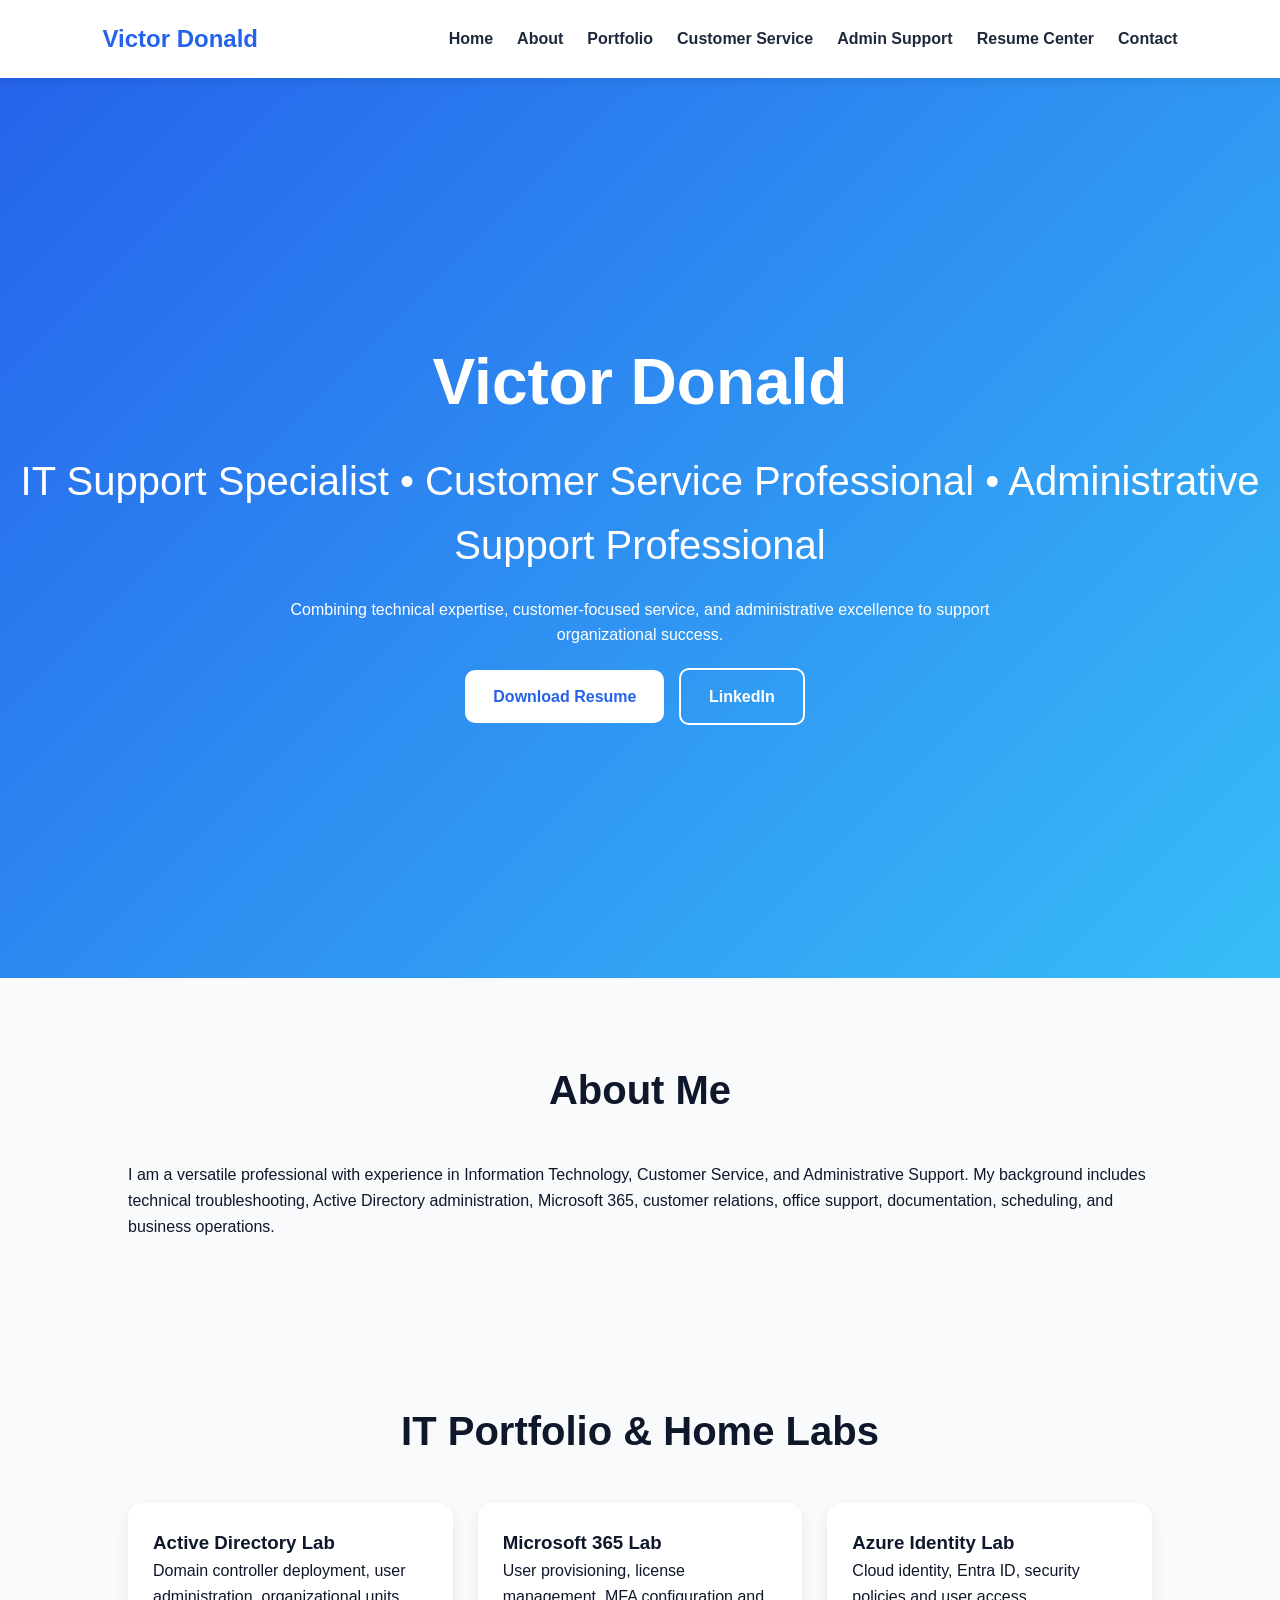
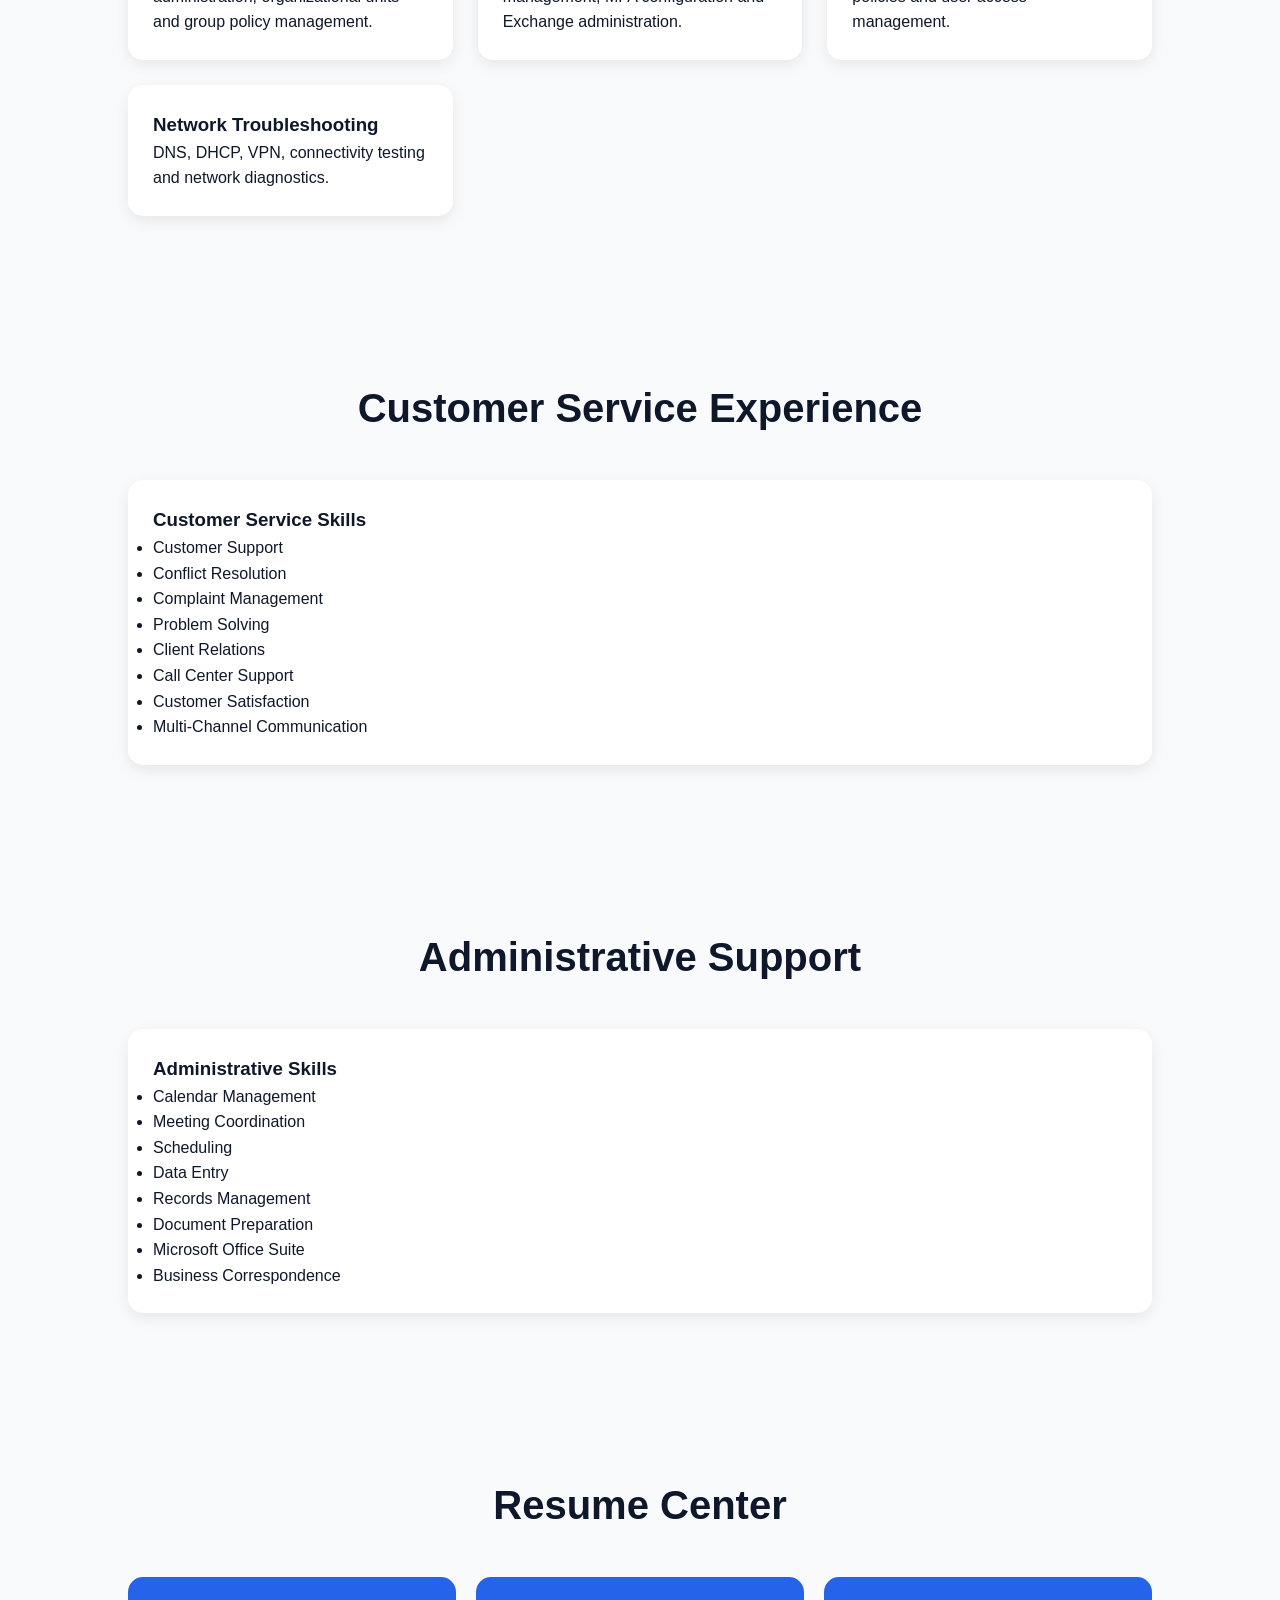
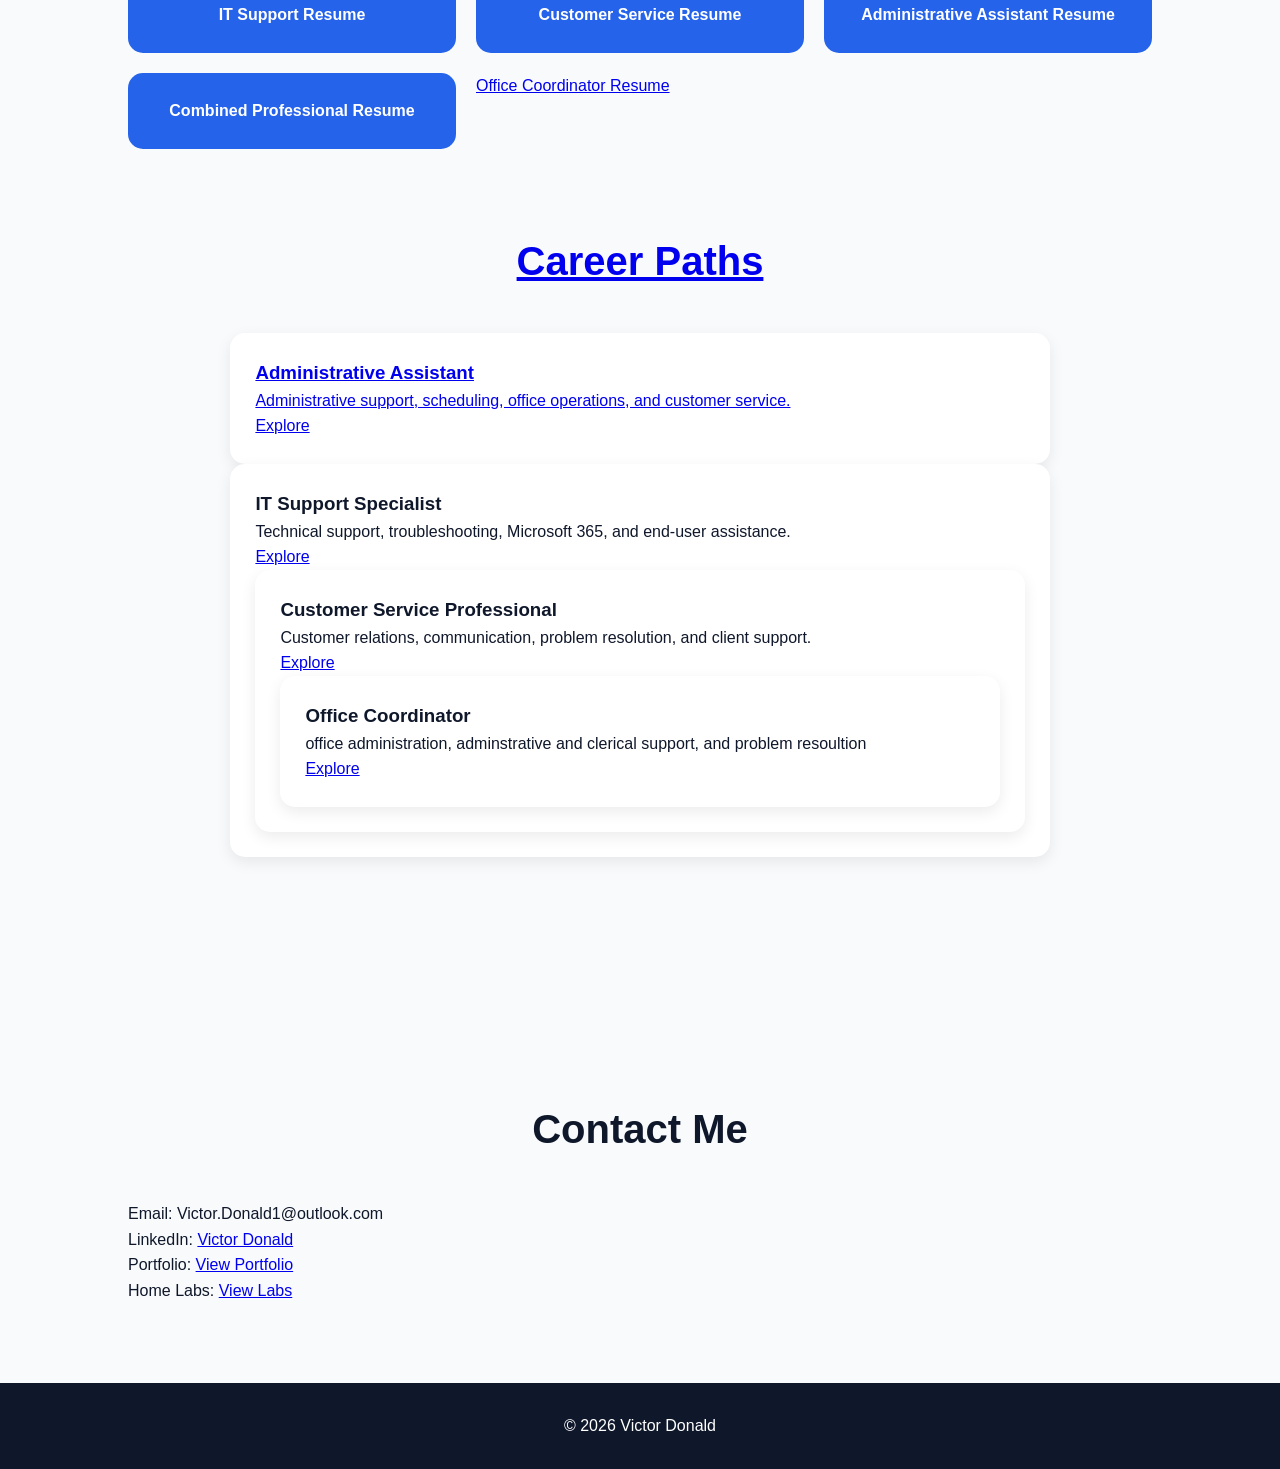
==== index.html @ cb151547 "Update index.html" ====
<!DOCTYPE html>
<html lang="en">
<head>
<meta charset="UTF-8">
<meta name="viewport" content="width=device-width, initial-scale=1.0">
<title>Victor Donald | Professional Portfolio</title>
<link rel="stylesheet" href="style.css">
</head>

<body>

<header>
<nav>
<div class="logo">Victor Donald</div>

<ul>
<li><a href="#home">Home</a></li>
<li><a href="#about">About</a></li>
<li><a href="#portfolio">Portfolio</a></li>
<li><a href="#customer">Customer Service</a></li>
<li><a href="#admin">Admin Support</a></li>
<li><a href="#resume">Resume Center</a></li>
<li><a href="#contact">Contact</a></li

</ul>
</nav>
</header>

<section id="home" class="hero">

<div class="hero-content">

<h1>Victor Donald</h1>

<h2>
IT Support Specialist • Customer Service Professional • Administrative Support Professional
</h2>

<p>
Combining technical expertise, customer-focused service,
and administrative excellence to support organizational success.
</p>

<div class="hero-buttons">

<a href="#resume" class="btn">Download Resume</a>

<a href="https://www.linkedin.com/in/victor-donald-401040420/" target="_blank" class="btn-outline">
LinkedIn
</a>

</div>

</div>

</section>


<section id="about">

<h2>About Me</h2>

<p>
I am a versatile professional with experience in Information
Technology, Customer Service, and Administrative Support.
My background includes technical troubleshooting,
Active Directory administration, Microsoft 365,
customer relations, office support, documentation,
scheduling, and business operations.
</p>

</section>


<section id="portfolio">

<h2>IT Portfolio & Home Labs</h2>

<div class="card-grid">

<div class="card">
<h3>Active Directory Lab</h3>
<p>Domain controller deployment, user administration, organizational units and group policy management.</p>
</div>

<div class="card">
<h3>Microsoft 365 Lab</h3>
<p>User provisioning, license management, MFA configuration and Exchange administration.</p>
</div>

<div class="card">
<h3>Azure Identity Lab</h3>
<p>Cloud identity, Entra ID, security policies and user access management.</p>
</div>

<div class="card">
<h3>Network Troubleshooting</h3>
<p>DNS, DHCP, VPN, connectivity testing and network diagnostics.</p>
</div>

</div>

</section>


<section id="customer">

<h2>Customer Service Experience</h2>

<div class="card">

<h3>Customer Service Skills</h3>

<ul>
<li>Customer Support</li>
<li>Conflict Resolution</li>
<li>Complaint Management</li>
<li>Problem Solving</li>
<li>Client Relations</li>
<li>Call Center Support</li>
<li>Customer Satisfaction</li>
<li>Multi-Channel Communication</li>
</ul>

</div>

</section>


<section id="admin">

<h2>Administrative Support</h2>

<div class="card">

<h3>Administrative Skills</h3>

<ul>
<li>Calendar Management</li>
<li>Meeting Coordination</li>
<li>Scheduling</li>
<li>Data Entry</li>
<li>Records Management</li>
<li>Document Preparation</li>
<li>Microsoft Office Suite</li>
<li>Business Correspondence</li>
</ul>

</div>

</section>


<section id="resume">

<h2>Resume Center</h2>

<div class="resume-grid">

<a href="IT-Support-Resume.pdf" class="resume-card" download>
IT Support Resume
</a>

<a href="Customer-Service-Resume.pdf" class="resume-card" download>
Customer Service Resume
</a>

<a href="Administrative-Assistant-Resume.pdf" class="resume-card" download>
Administrative Assistant Resume
</a>

<a href="Professional-Resume.pdf" class="resume-card" download>
Combined Professional Resume
</a>
<a href="Office-Cooordinator-Resume.html class="resume-btn"download>
  Office Coordinator Resume
</div>
<section class="career-paths">

<h2>Career Paths</h2>

<div class="card">
<h3>Administrative Assistant</h3>
<p>Administrative support, scheduling, office operations, and customer service.</p>
<a href="Administrative-Assistant-Resume.html">Explore</a>
</div>

<div class="card">
<h3>IT Support Specialist</h3>
<p>Technical support, troubleshooting, Microsoft 365, and end-user assistance.</p>
<a href="IT-Support-Resume.html">Explore</a
</div>

<div class="card">
<h3>Customer Service Professional</h3>
<p>Customer relations, communication, problem resolution, and client support.</p>
<a href="Customer-Service-Resume.html">Explore</a
</div>
<div class="card">
<h3>Office Coordinator</h3>
  <p>office administration, adminstrative and clerical support, and problem resoultion </p>
  <a href="Office-Coordinator-Resume.html">Explore</a>
</div>
</section>
</section>


<section id="contact">

<h2>Contact Me</h2>

<p>Email: Victor.Donald1@outlook.com</p>

<p>
LinkedIn:
<a href="https://www.linkedin.com/in/victor-donald-401040420/">
Victor Donald
</a>
</p>

<p>
Portfolio:
<a href="https://victor-donald.github.io/IT-Portfolio/">
View Portfolio
</a>
</p>

<p>
Home Labs:
<a href="https://victor-donald.github.io/IT-Home-Labs/">
View Labs
</a>
</p>

</section>

<footer>

<p>© 2026 Victor Donald</p>

</footer>

</body>
</html>
---- style.css ----
*{
margin:0;
padding:0;
box-sizing:border-box;
font-family:'Segoe UI',sans-serif;
}

body{
background:#f8fafc;
color:#0f172a;
line-height:1.6;
}

nav{
display:flex;
justify-content:space-between;
align-items:center;
padding:20px 8%;
background:white;
position:sticky;
top:0;
z-index:1000;
box-shadow:0 3px 10px rgba(0,0,0,.08);
}

.logo{
font-size:24px;
font-weight:700;
color:#2563eb;
}

nav ul{
display:flex;
list-style:none;
gap:24px;
}

nav a{
text-decoration:none;
color:#1e293b;
font-weight:600;
}

.hero{
height:100vh;
display:flex;
justify-content:center;
align-items:center;
text-align:center;
background:linear-gradient(
135deg,
#2563eb,
#38bdf8
);
color:white;
padding:20px;
}

.hero h1{
font-size:4rem;
margin-bottom:15px;
}

.hero h2{
margin-bottom:20px;
font-weight:400;
}

.hero p{
max-width:800px;
margin:auto;
}

.btn,
.btn-outline{

display:inline-block;
margin-top:20px;
margin-right:10px;
padding:14px 28px;
border-radius:10px;
text-decoration:none;
font-weight:600;
}

.btn{
background:white;
color:#2563eb;
}

.btn-outline{
border:2px solid white;
color:white;
}

section{
padding:80px 10%;
}

section h2{
text-align:center;
margin-bottom:40px;
font-size:2.5rem;
}

.card-grid{
display:grid;
grid-template-columns:repeat(auto-fit,minmax(280px,1fr));
gap:25px;
}

.card{

background:white;
padding:25px;
border-radius:15px;
box-shadow:0 5px 15px rgba(0,0,0,.08);

}

.resume-grid{

display:grid;
grid-template-columns:repeat(auto-fit,minmax(250px,1fr));
gap:20px;

}

.resume-card{

background:#2563eb;
color:white;
padding:25px;
text-decoration:none;
text-align:center;
border-radius:15px;
font-weight:600;
transition:.3s;

}

.resume-card:hover{

background:#1d4ed8;
transform:translateY(-5px);

}

footer{

background:#0f172a;
color:white;
text-align:center;
padding:30px;

}

@media(max-width:768px){

nav{
flex-direction:column;
}

nav ul{
flex-wrap:wrap;
justify-content:center;
}

.hero h1{
font-size:2.5rem;
}

.hero h2{
font-size:1.2rem;
}

}
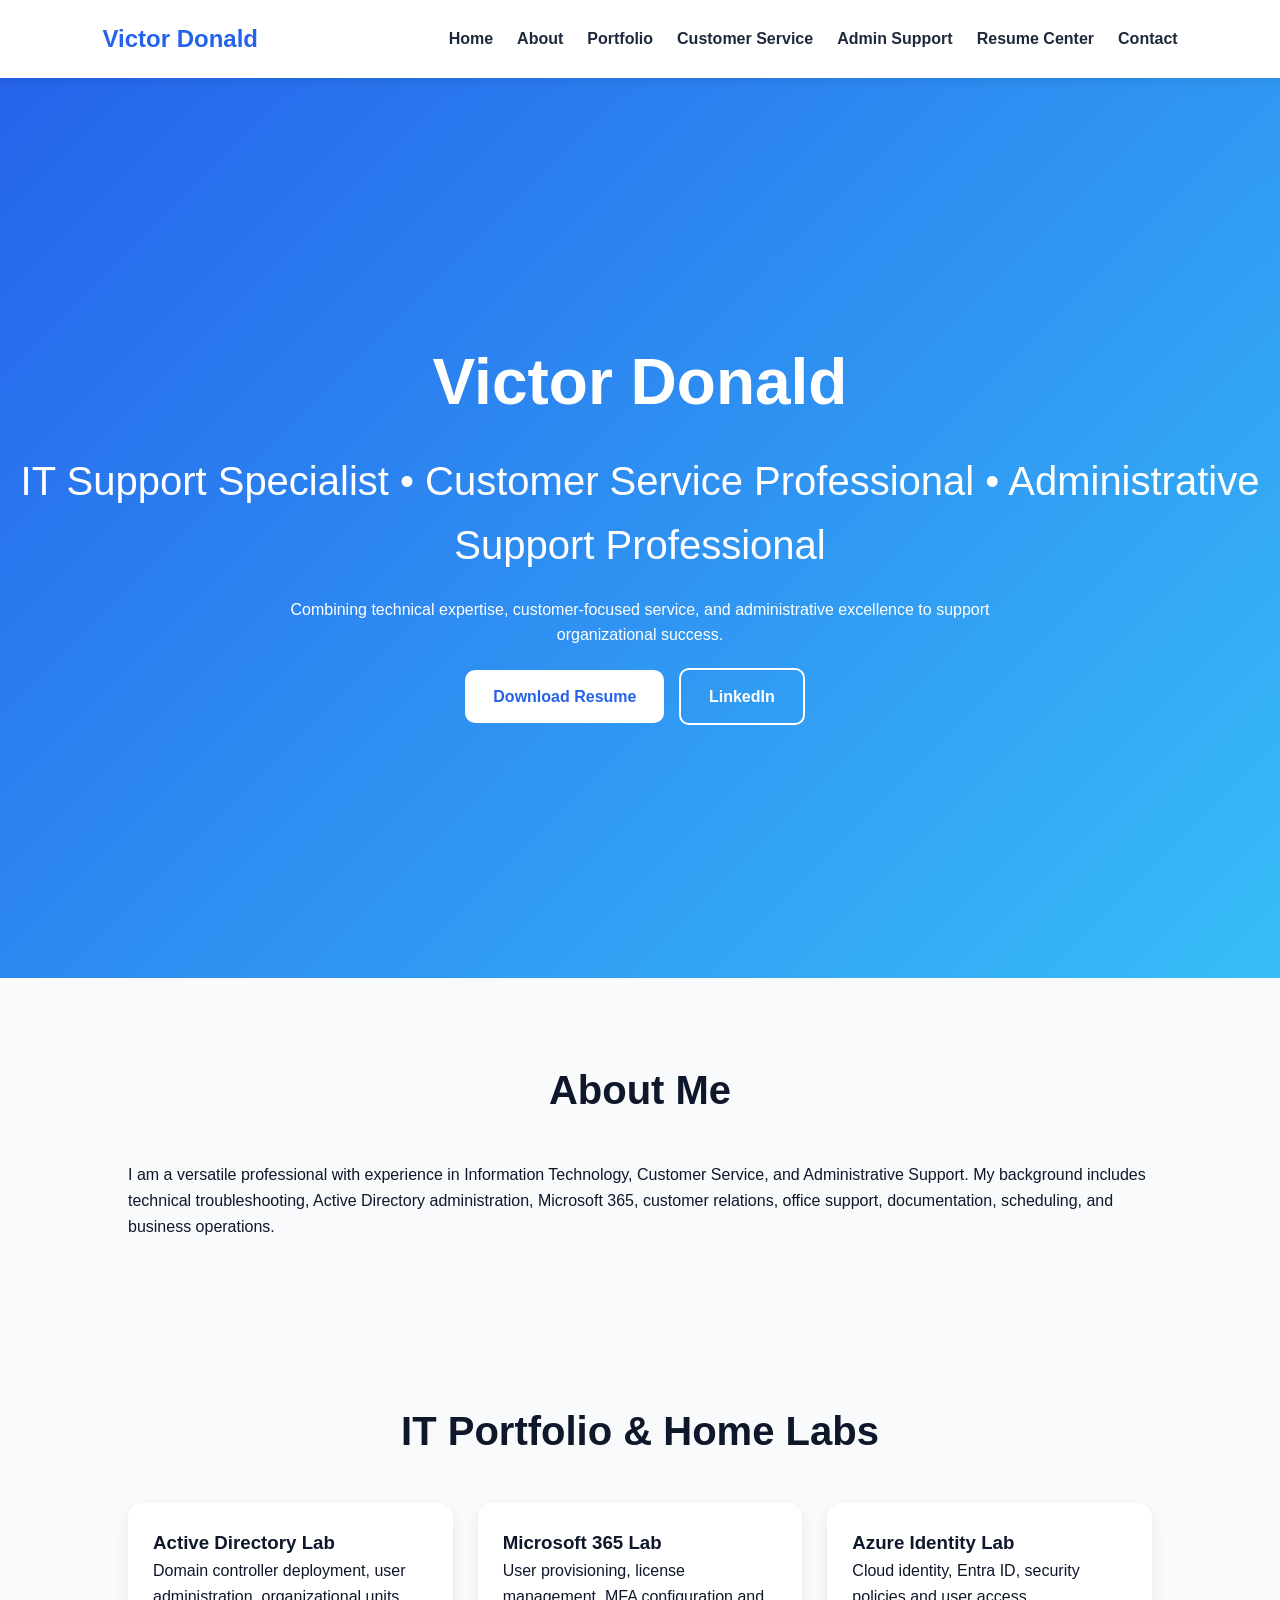
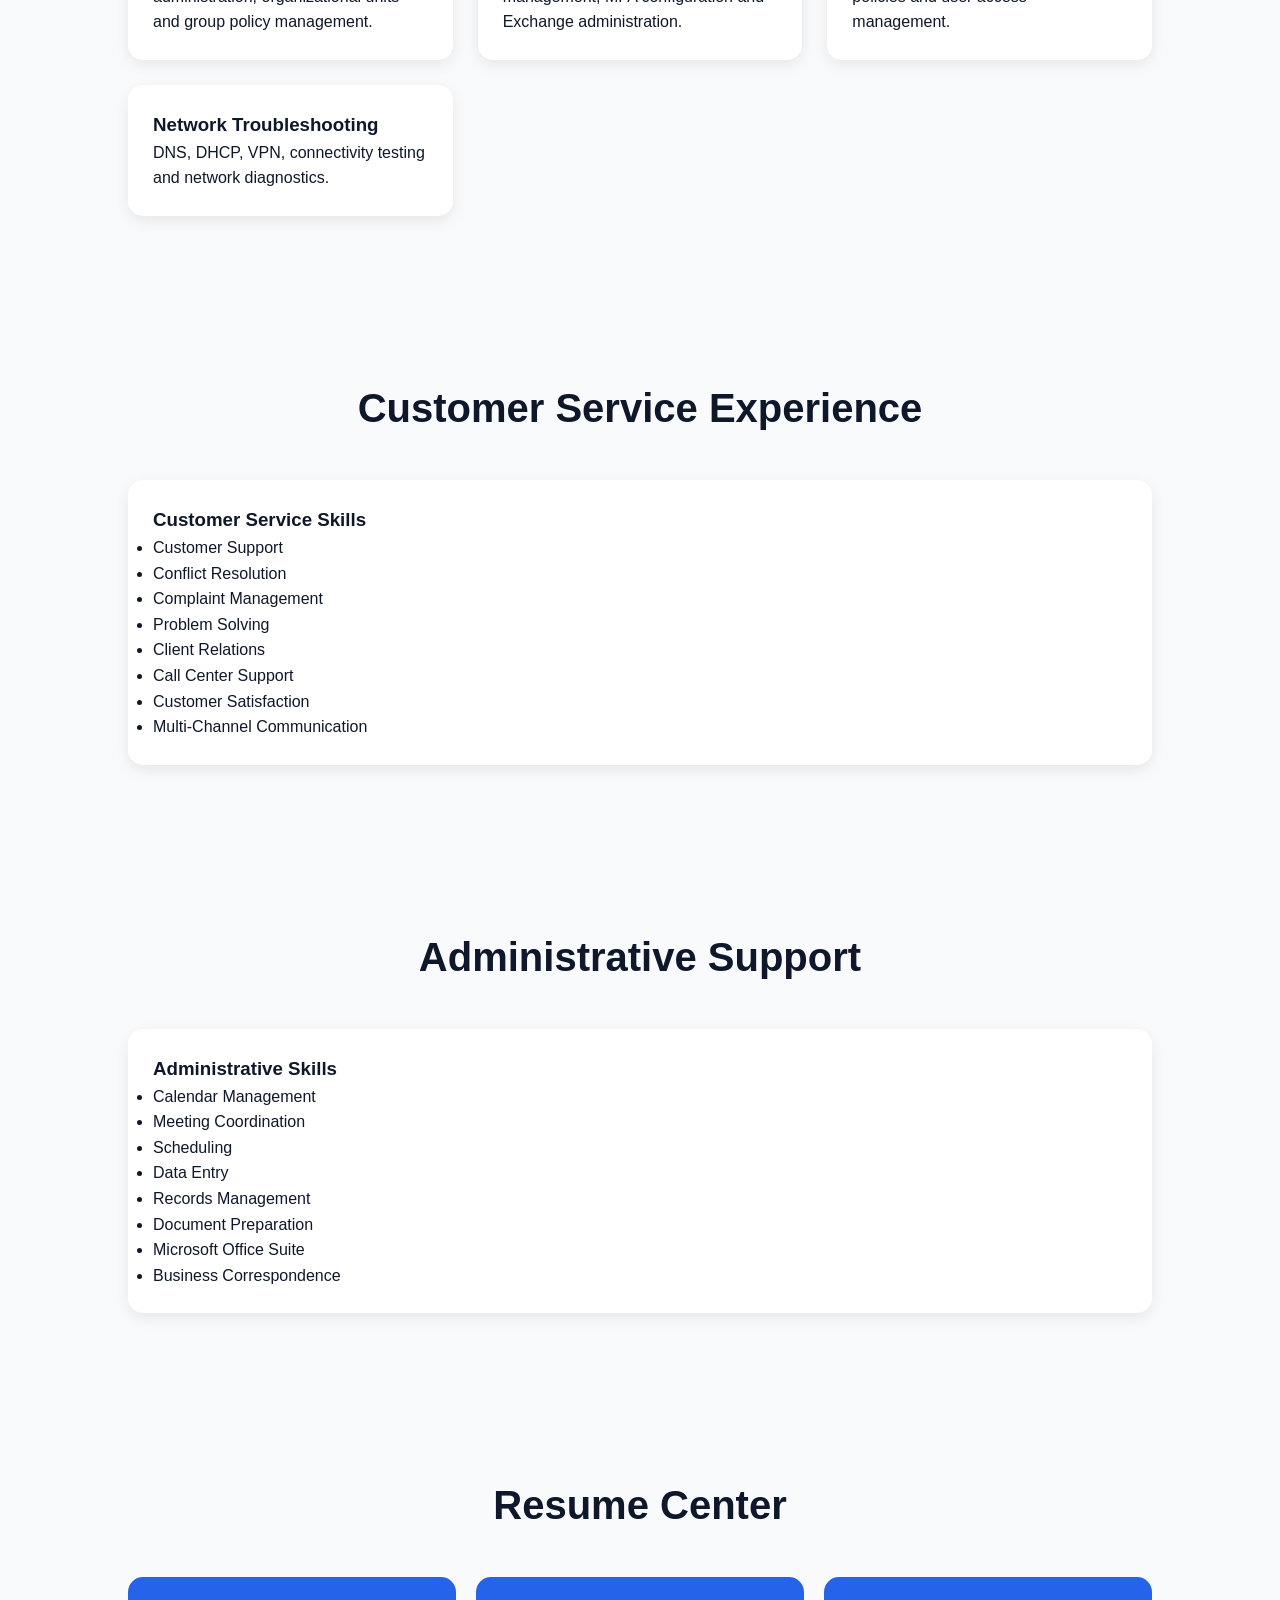
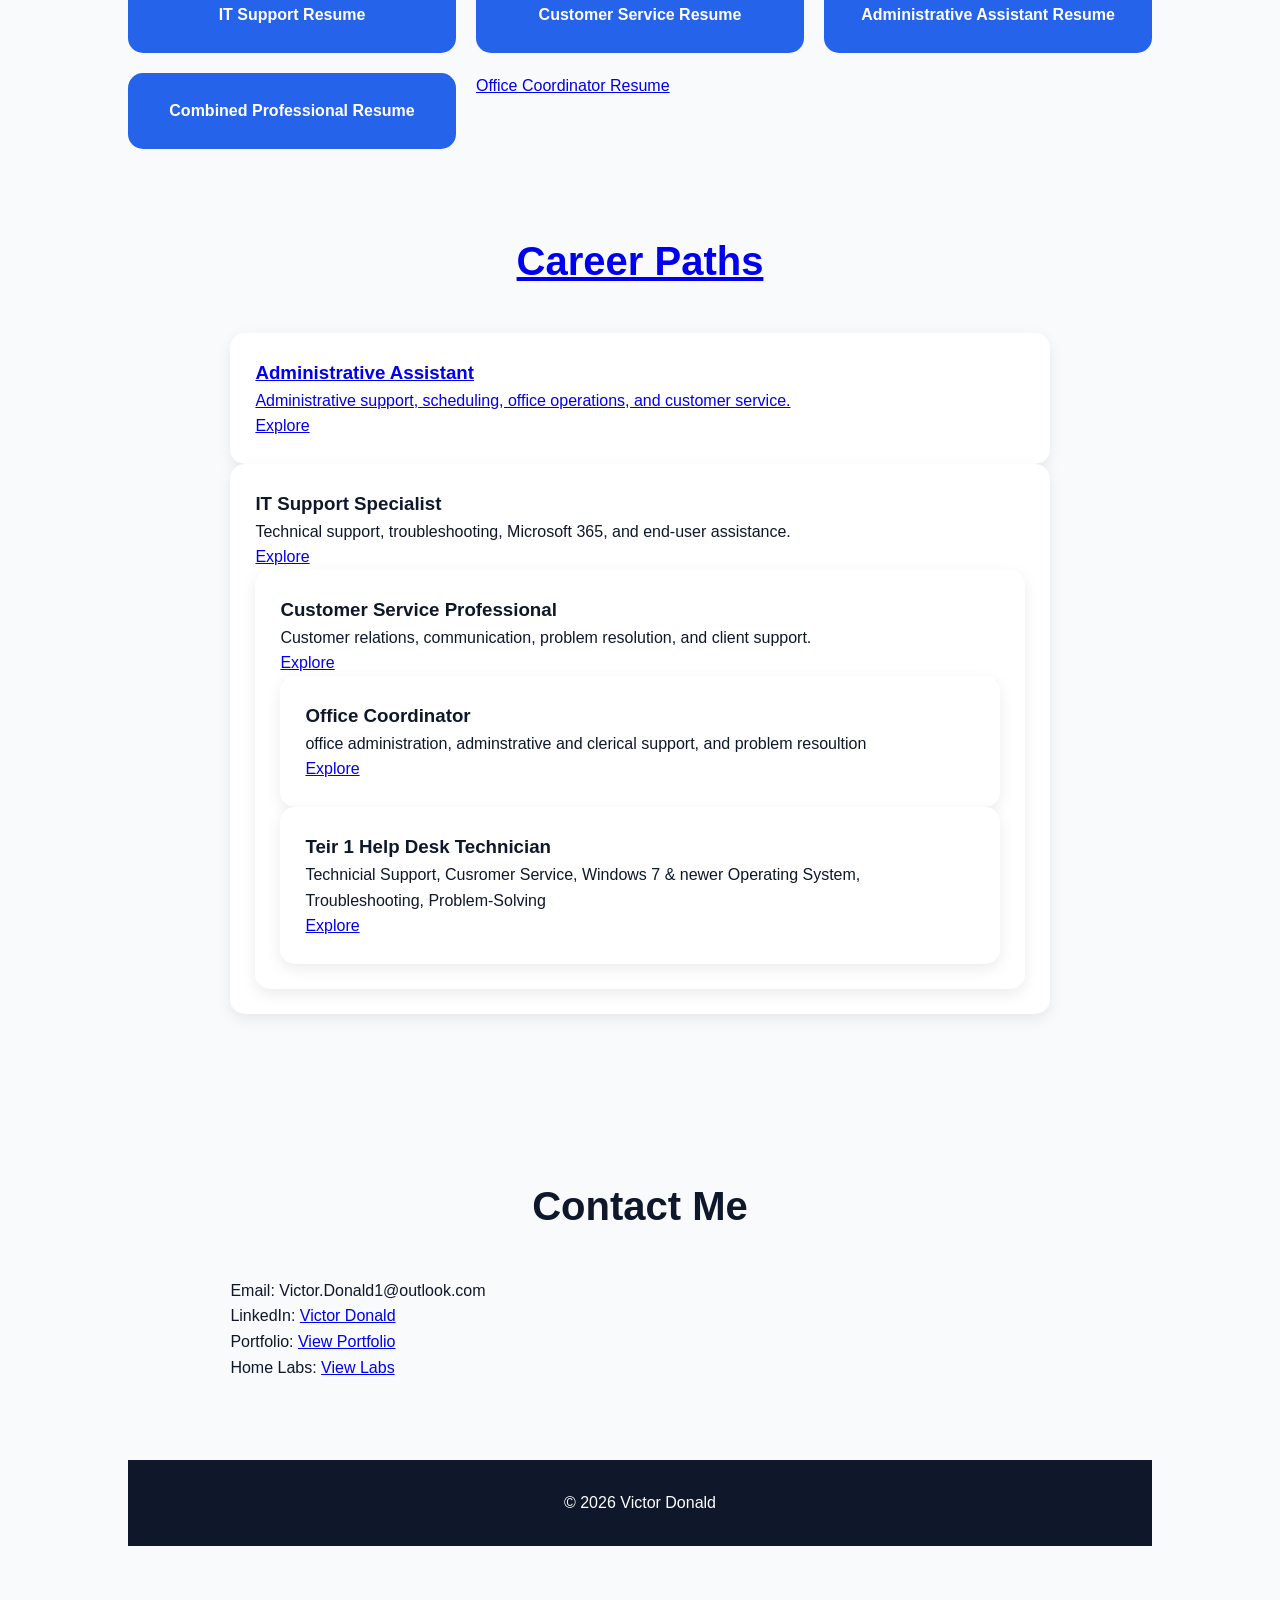
==== commit 18b06bac: "Update index.html" ====
--- a/index.html
+++ b/index.html
@@ -1,4 +1,4 @@
-<!DOCTYPE html>
+<!DOCTYPE>
 <html lang="en">
 <head>
 <meta charset="UTF-8">
@@ -171,8 +171,7 @@
 
 <a href="Professional-Resume.pdf" class="resume-card" download>
 Combined Professional Resume
-</a>
-<a href="Office-Cooordinator-Resume.html class="resume-btn"download>
+</a><a href="Profession-Resume.pdf class="resume-btn"download>
   Office Coordinator Resume
 </div>
 <section class="career-paths">
@@ -201,8 +200,12 @@
   <p>office administration, adminstrative and clerical support, and problem resoultion </p>
   <a href="Office-Coordinator-Resume.html">Explore</a>
 </div>
-</section>
-</section>
+  <div class="card">
+    <h3>Teir 1 Help Desk Technician</h3>
+    <p>Technicial Support, Cusromer Service, Windows 7 & newer Operating System, Troubleshooting, Problem-Solving</p>
+<a href="Tier 1- Help-Desk-Technician-Resume.html">Explore</a>
+  </div>
+  </section>
 
 
 <section id="contact">
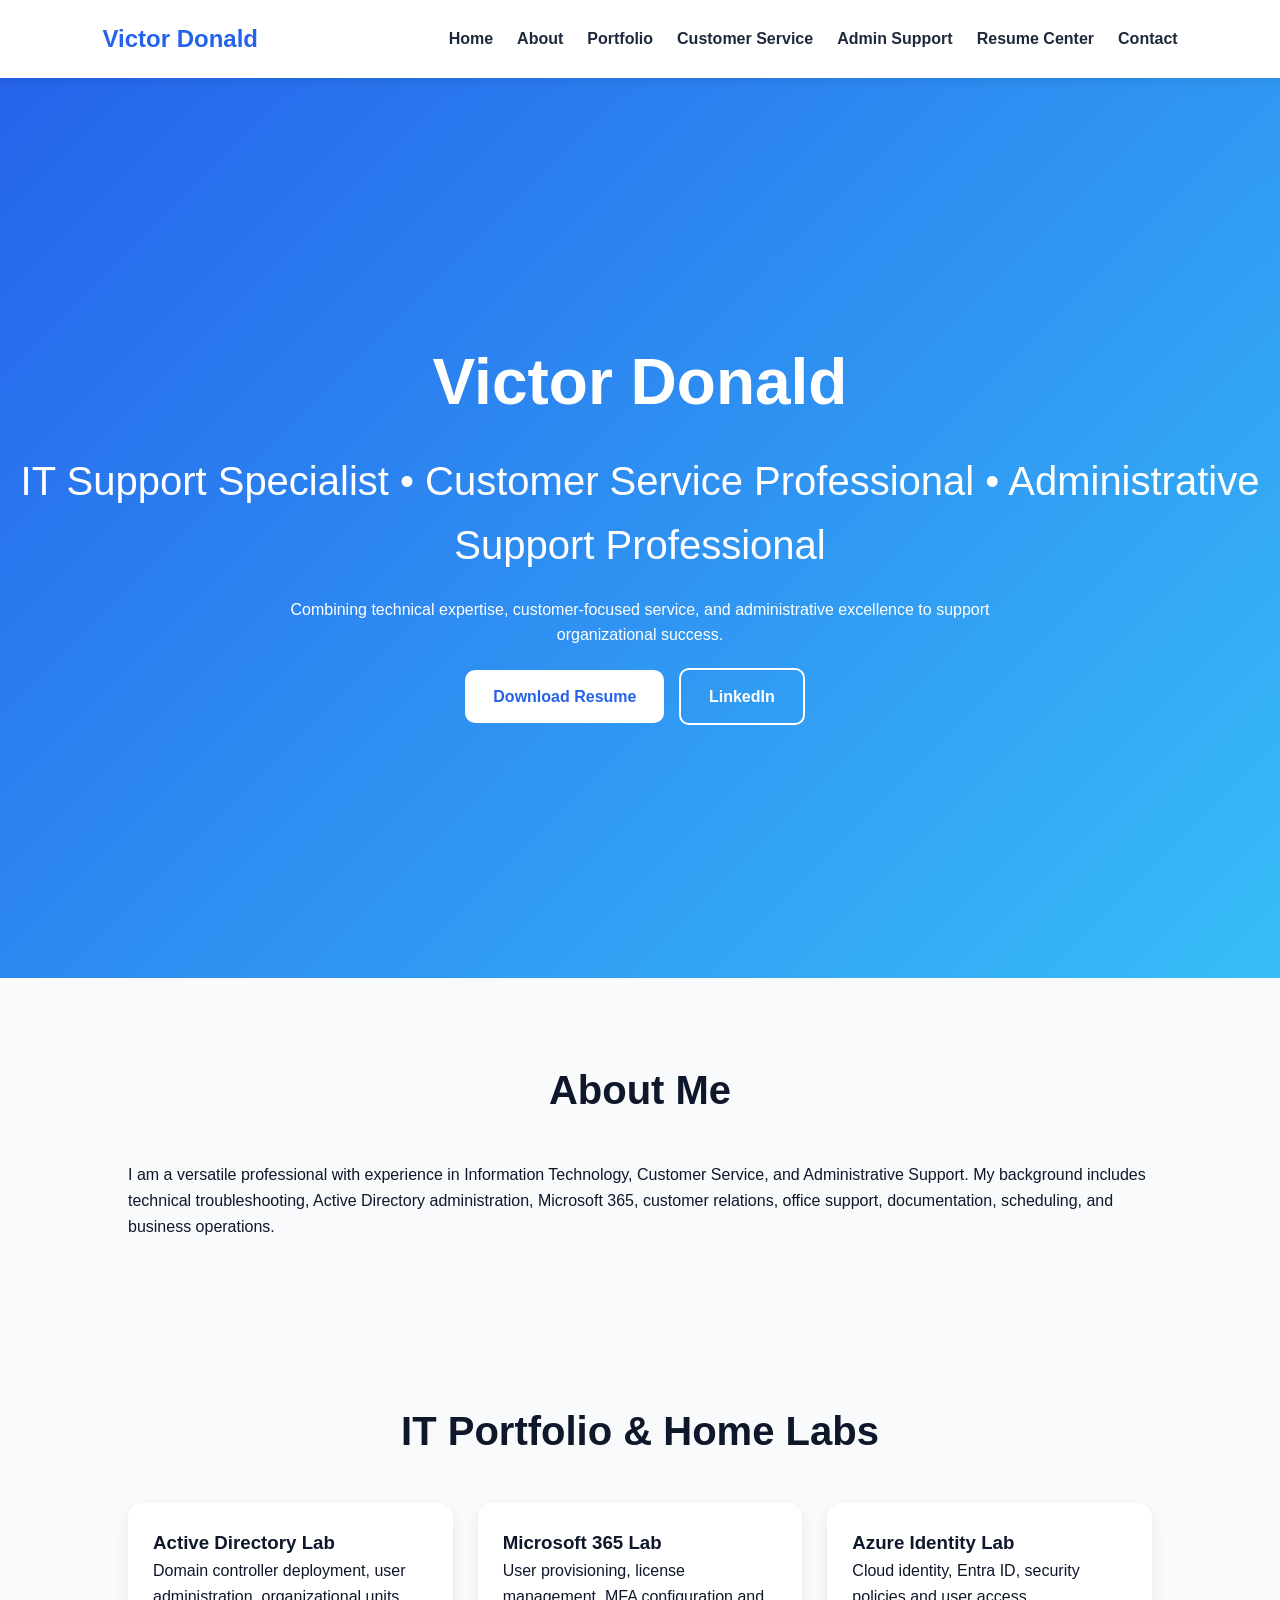
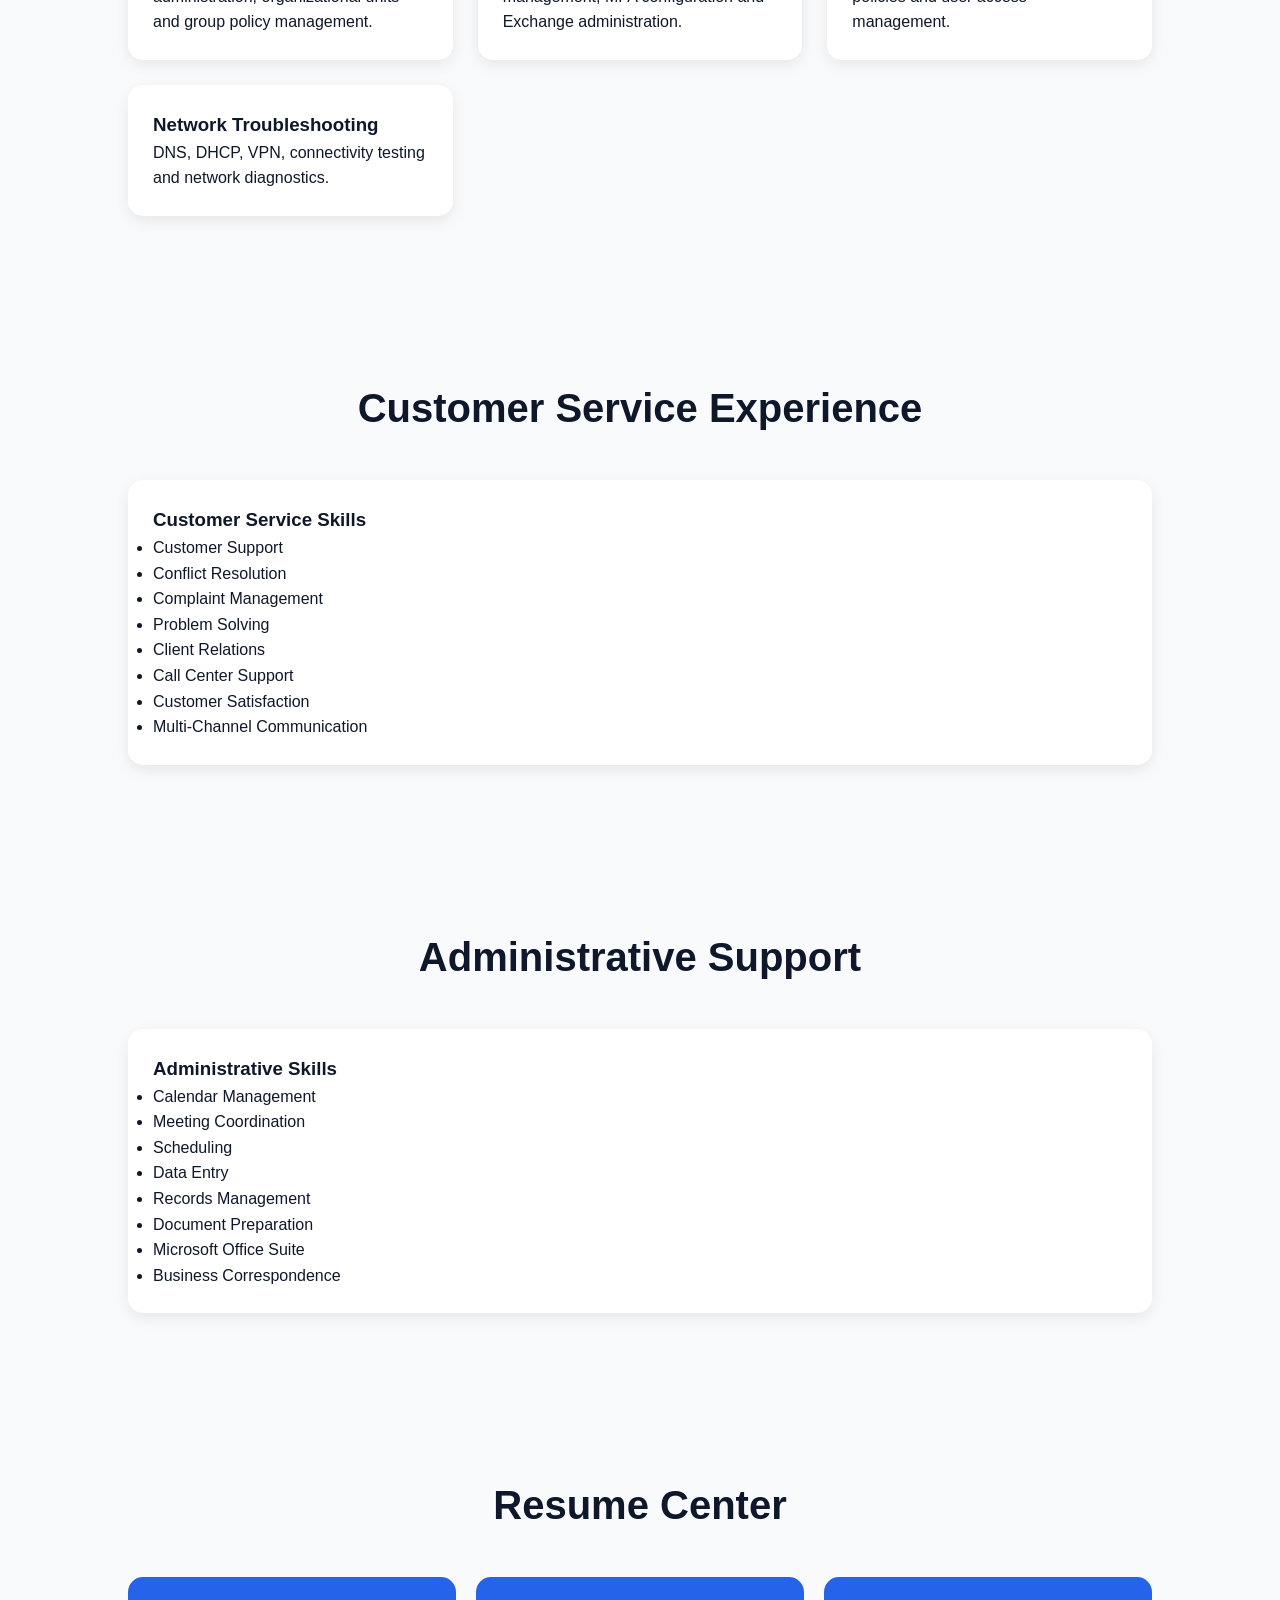
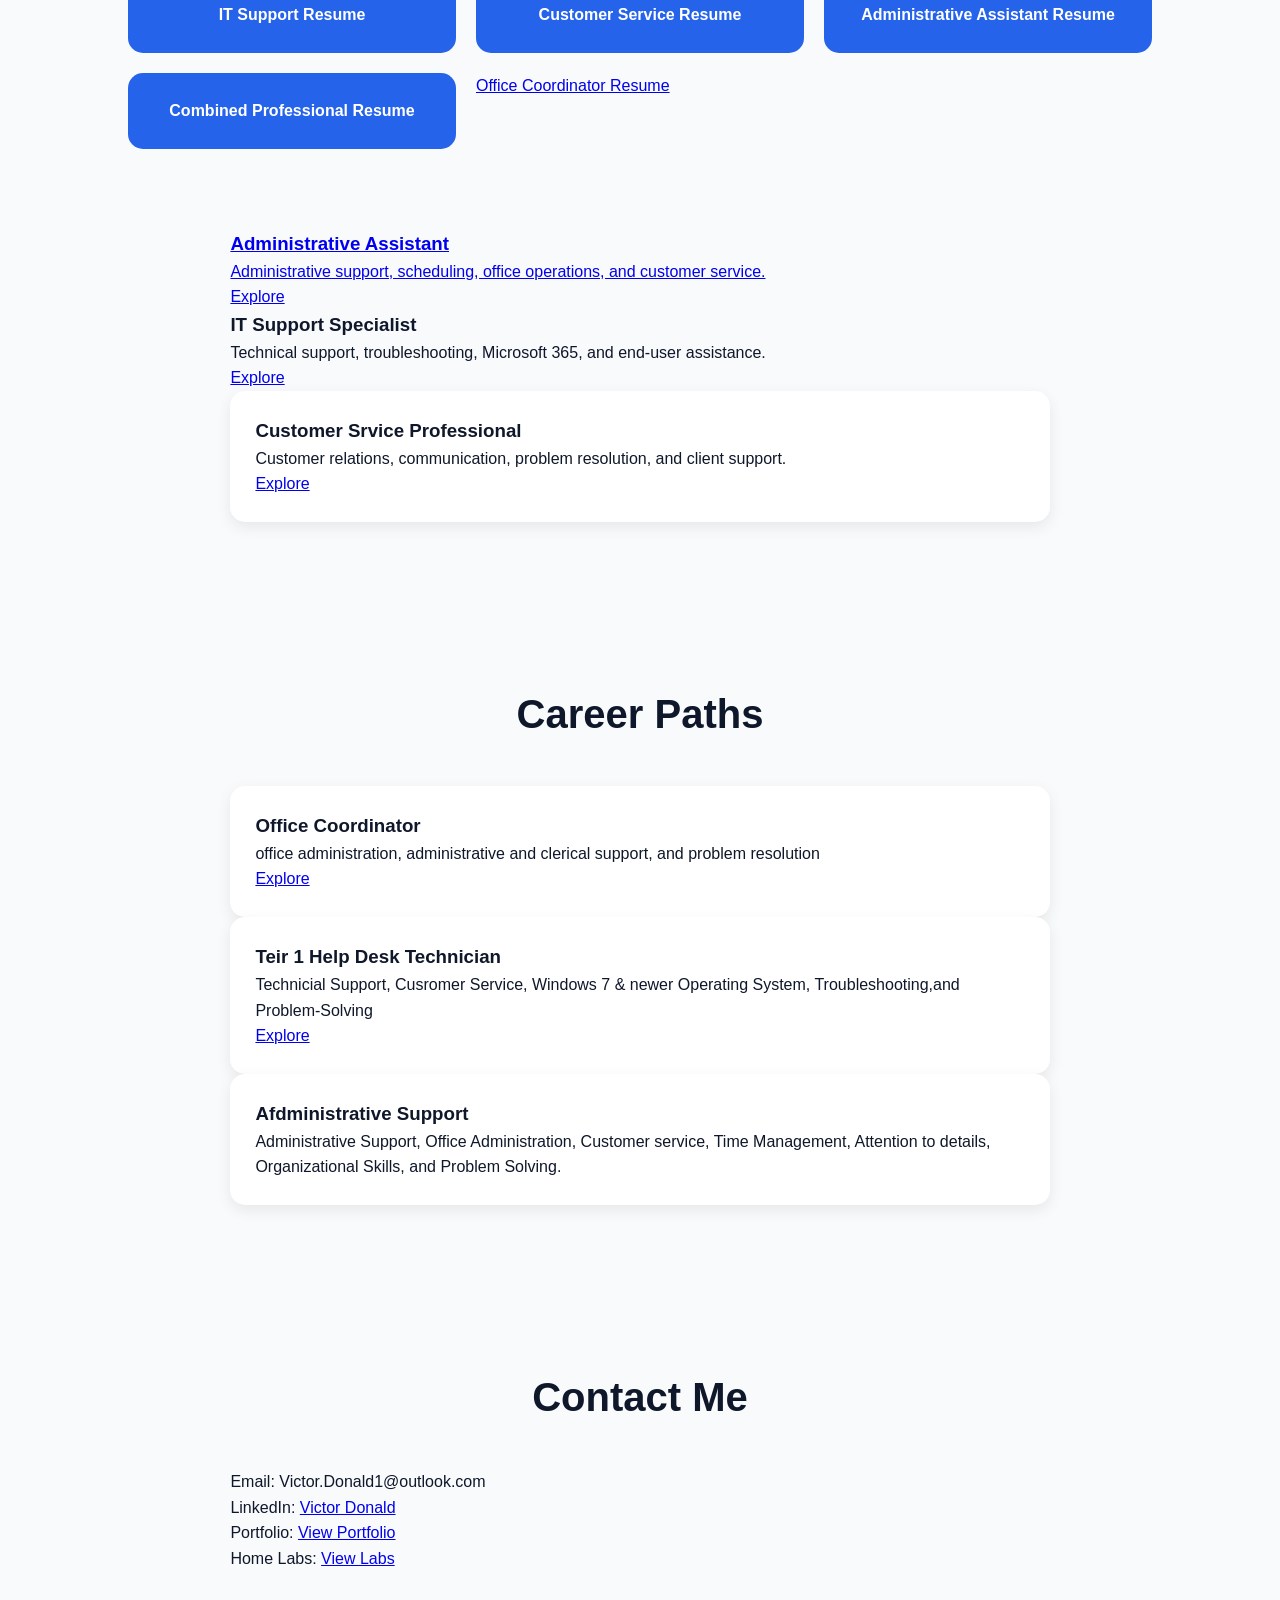
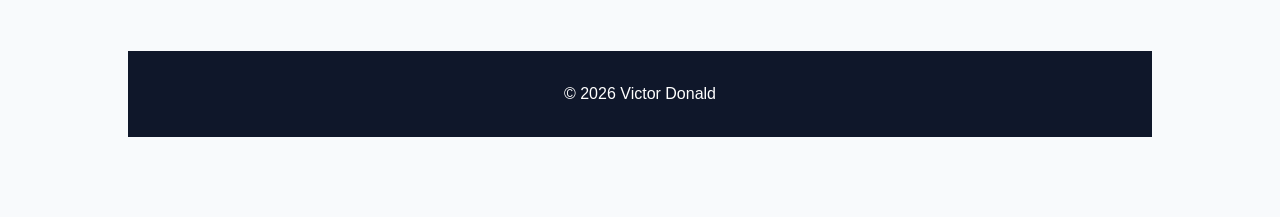
==== commit 2c9d0b36: "Update index.html" ====
--- a/index.html
+++ b/index.html
@@ -174,40 +174,43 @@
 </a><a href="Profession-Resume.pdf class="resume-btn"download>
   Office Coordinator Resume
 </div>
+
+  
+  <section class="career-paths>
+  <h2>Career Path</h2>
+  <div class="card">
+  <h3>Administrative Assistant</h3>
+  <p>Administrative support, scheduling, office operations, and customer service.</p>
+  <a href="Administrative-Assistant-Resume.html"> Explore</a>
+  </div>
+  <div class="class="card">
+  <h3>IT Support Specialist</h3>
+  <p>Technical support, troubleshooting, Microsoft 365, and end-user assistance.</p>
+  <a href="IT-Support-Resume.html">Explore</a>
+  </div>
+<div class="card">
+<h3>Customer Srvice Professional</h3>
+<p>Customer relations, communication, problem resolution, and client support.</p>
+<a href="Customer-Service-Resume.html">Explore</a>
+</div>
+</section>
 <section class="career-paths">
-
 <h2>Career Paths</h2>
-
-<div class="card">
-<h3>Administrative Assistant</h3>
-<p>Administrative support, scheduling, office operations, and customer service.</p>
-<a href="Administrative-Assistant-Resume.html">Explore</a>
-</div>
-
-<div class="card">
-<h3>IT Support Specialist</h3>
-<p>Technical support, troubleshooting, Microsoft 365, and end-user assistance.</p>
-<a href="IT-Support-Resume.html">Explore</a
-</div>
-
-<div class="card">
-<h3>Customer Service Professional</h3>
-<p>Customer relations, communication, problem resolution, and client support.</p>
-<a href="Customer-Service-Resume.html">Explore</a
-</div>
 <div class="card">
 <h3>Office Coordinator</h3>
-  <p>office administration, adminstrative and clerical support, and problem resoultion </p>
-  <a href="Office-Coordinator-Resume.html">Explore</a>
-</div>
-  <div class="card">
-    <h3>Teir 1 Help Desk Technician</h3>
-    <p>Technicial Support, Cusromer Service, Windows 7 & newer Operating System, Troubleshooting, Problem-Solving</p>
+<p>office administration, administrative and clerical support, and problem resolution </p>
+<a href="Office-Coordinator-Resume.html">Explore</a>
+</div>
+<div class="card">
+<h3>Teir 1 Help Desk Technician</h3>
+<p>Technicial Support, Cusromer Service, Windows 7 & newer Operating System, Troubleshooting,and Problem-Solving</p>
 <a href="Tier 1- Help-Desk-Technician-Resume.html">Explore</a>
-  </div>
-  </section>
-
-
+</div>
+<div class="Card">
+<h3>Afdministrative Support</h3>
+<p>Administrative Support, Office Administration, Customer service, Time Management, Attention to details, Organizational Skills, and Problem Solving. </p>
+</div>
+</section>
 <section id="contact">
 
 <h2>Contact Me</h2>
@@ -245,3 +248,4 @@
 
 </body>
 </html>
+</DOCTYPE>
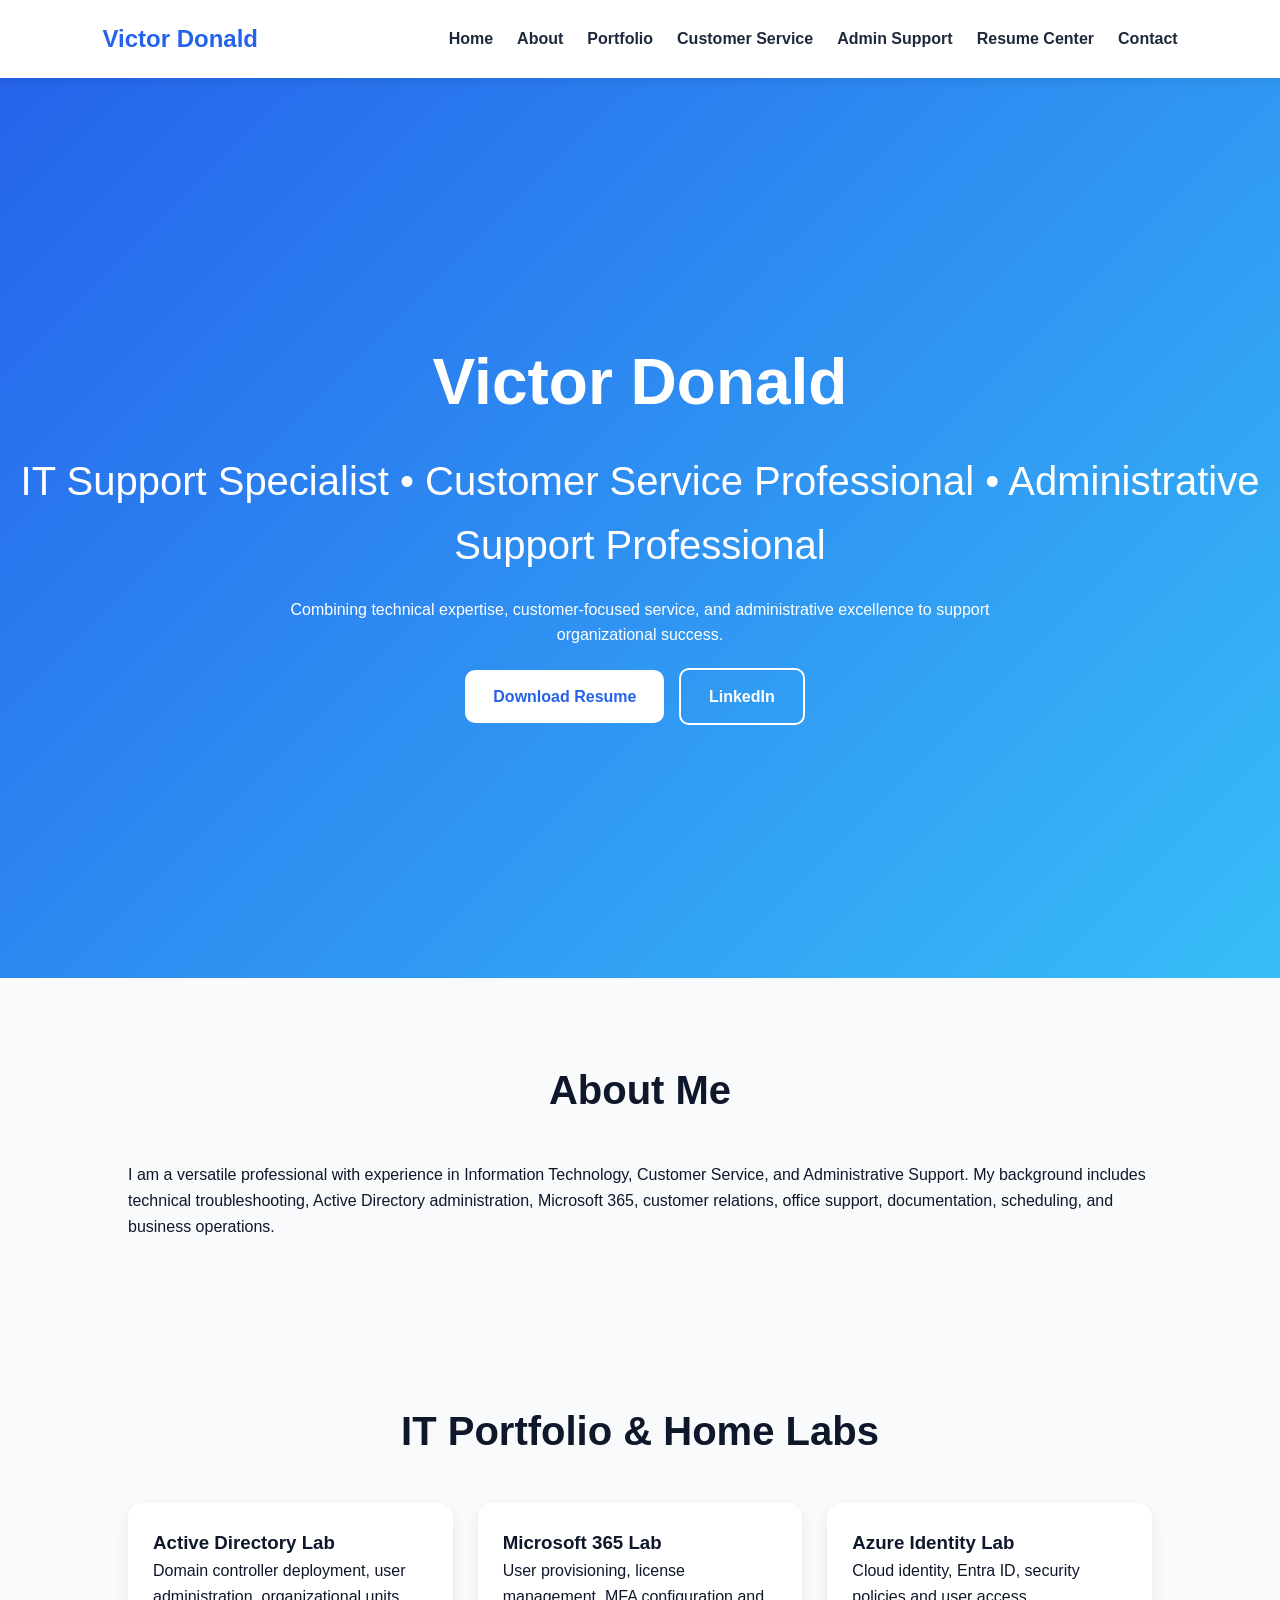
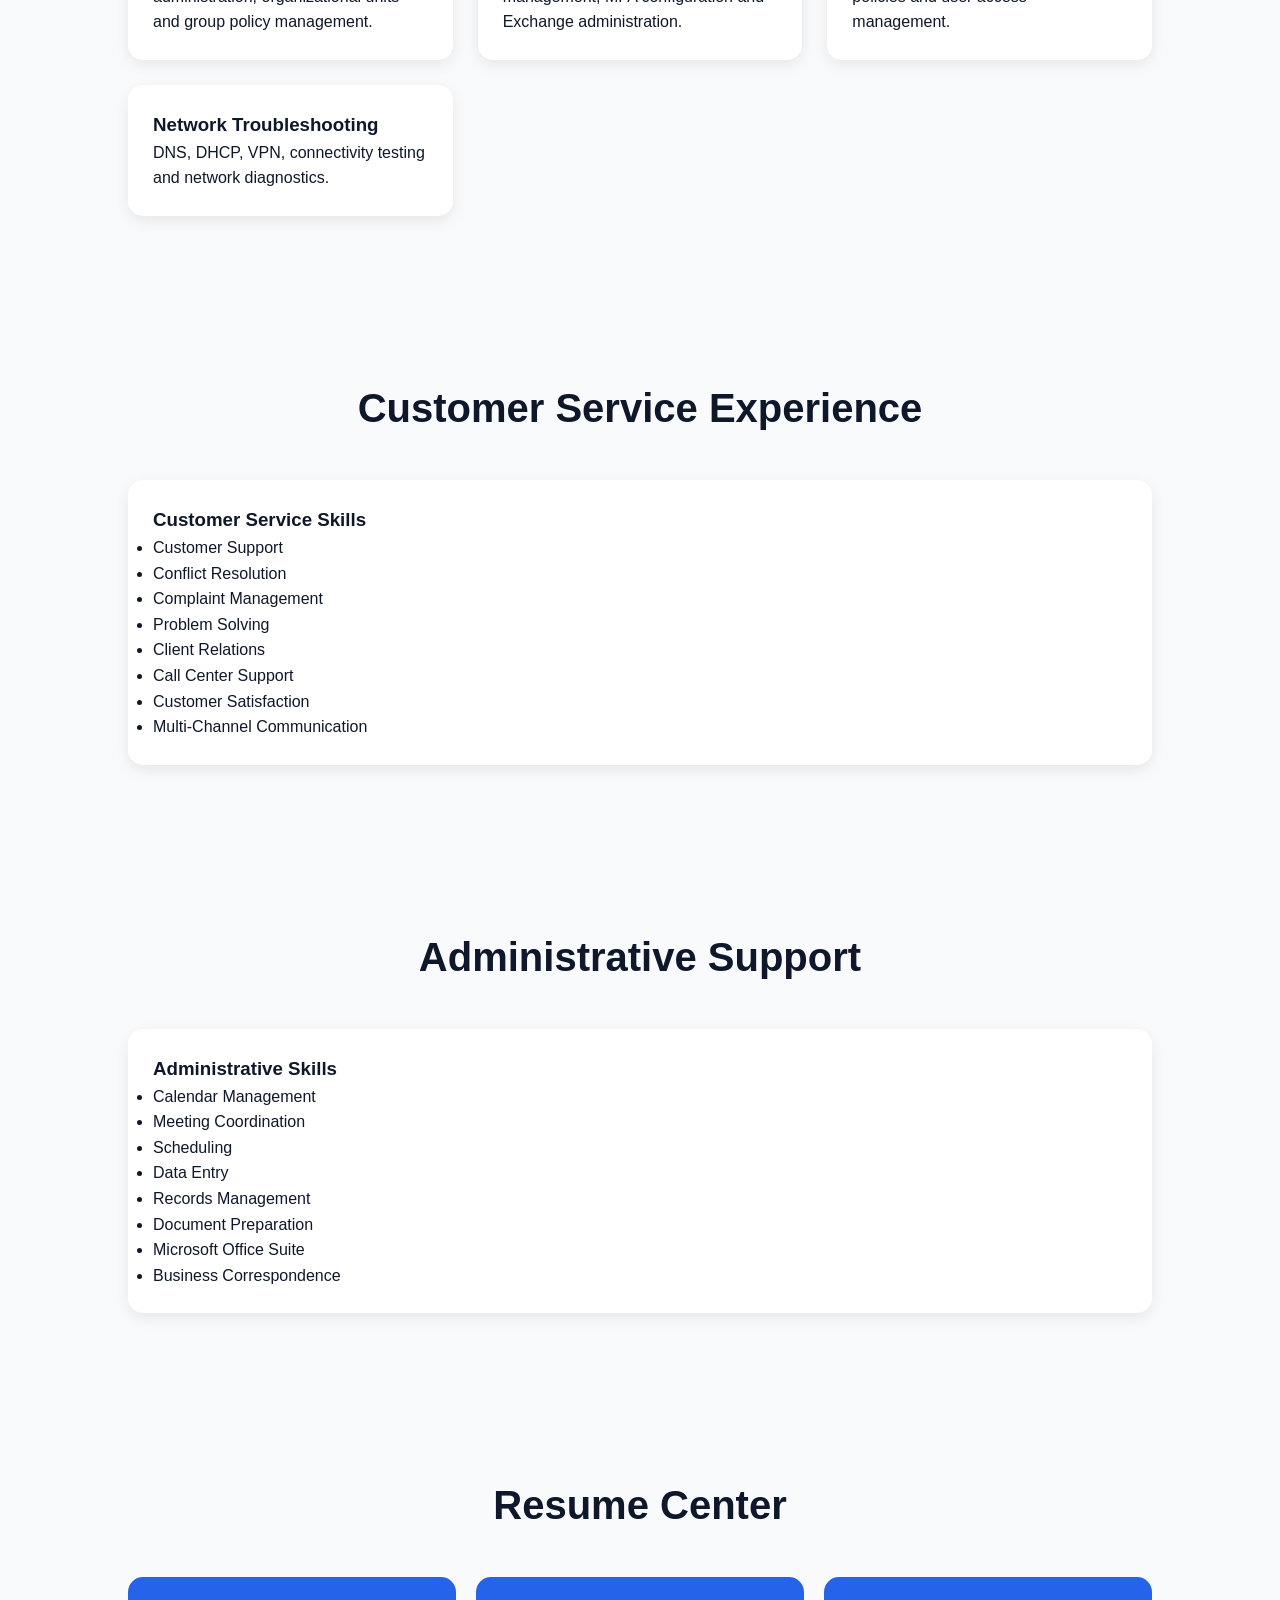
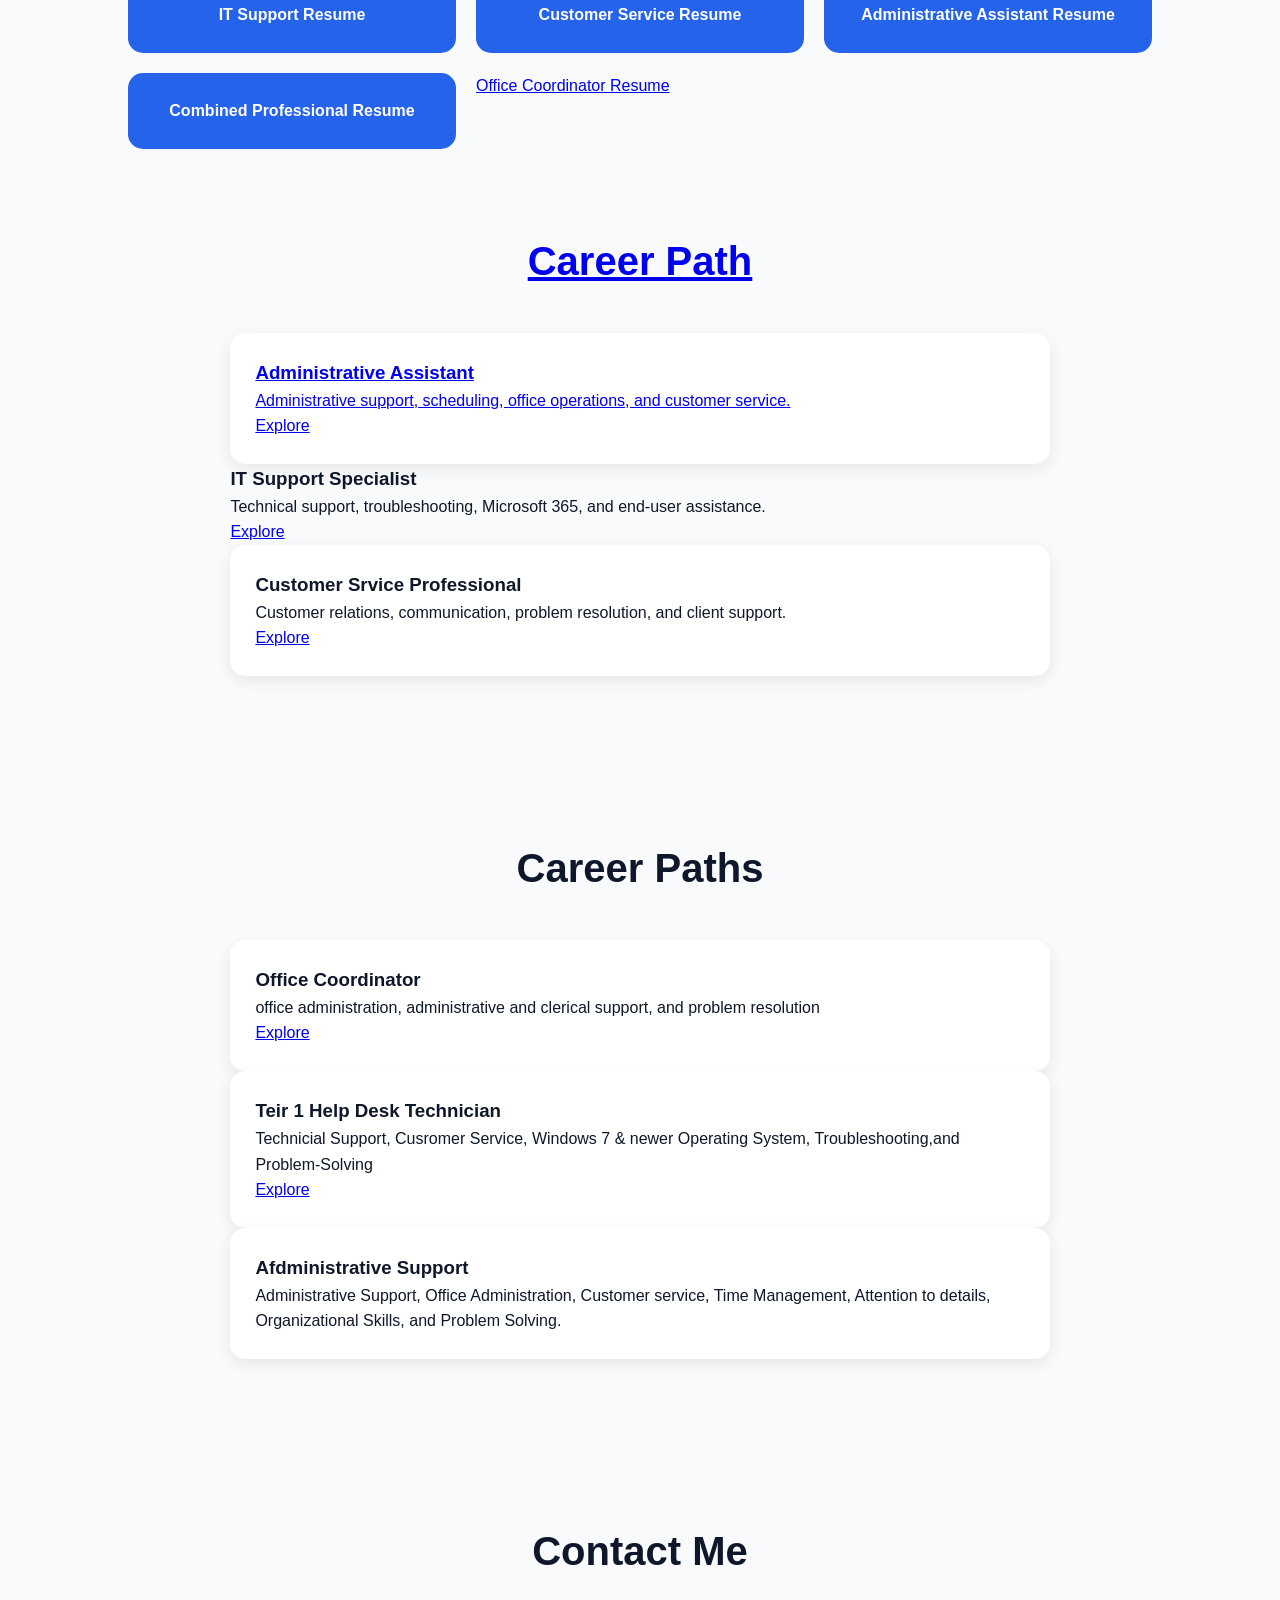
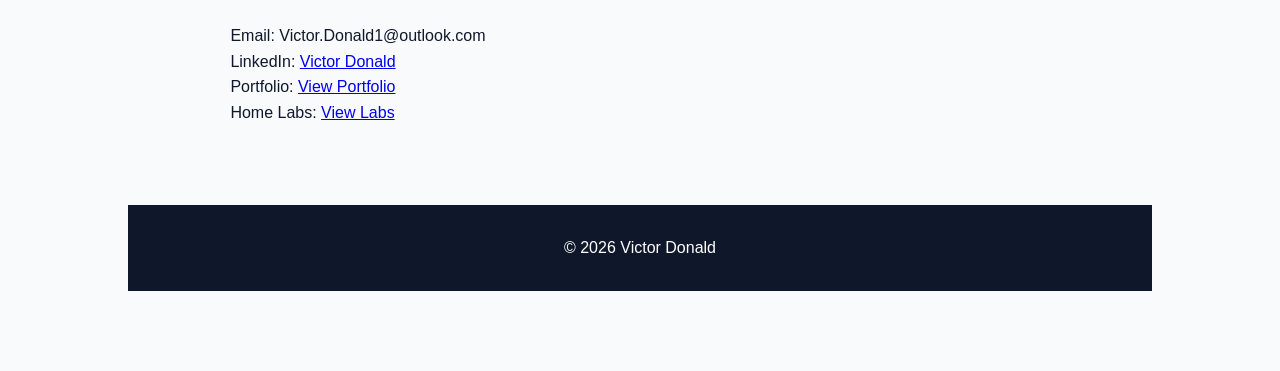
==== commit 15577c2b: "Update index.html" ====
--- a/index.html
+++ b/index.html
@@ -176,7 +176,7 @@
 </div>
 
   
-  <section class="career-paths>
+  <section class="career-paths">
   <h2>Career Path</h2>
   <div class="card">
   <h3>Administrative Assistant</h3>
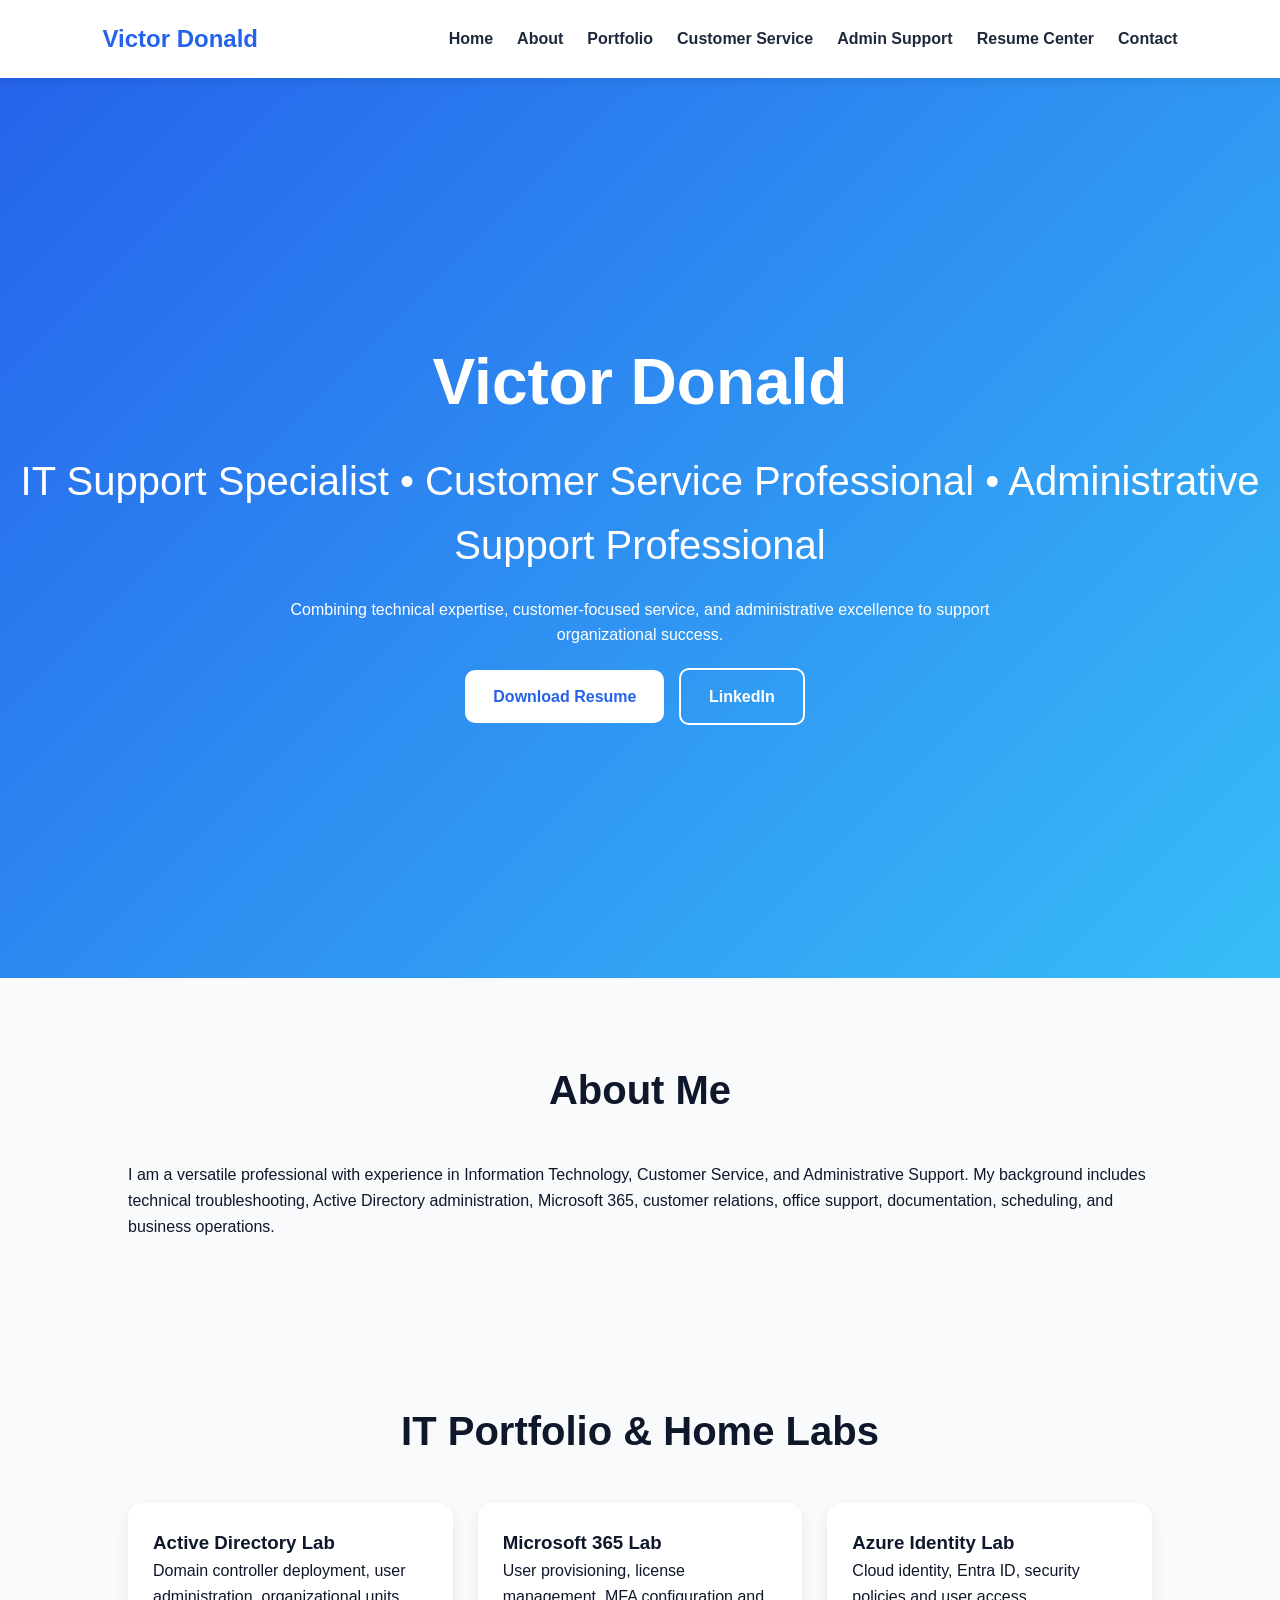
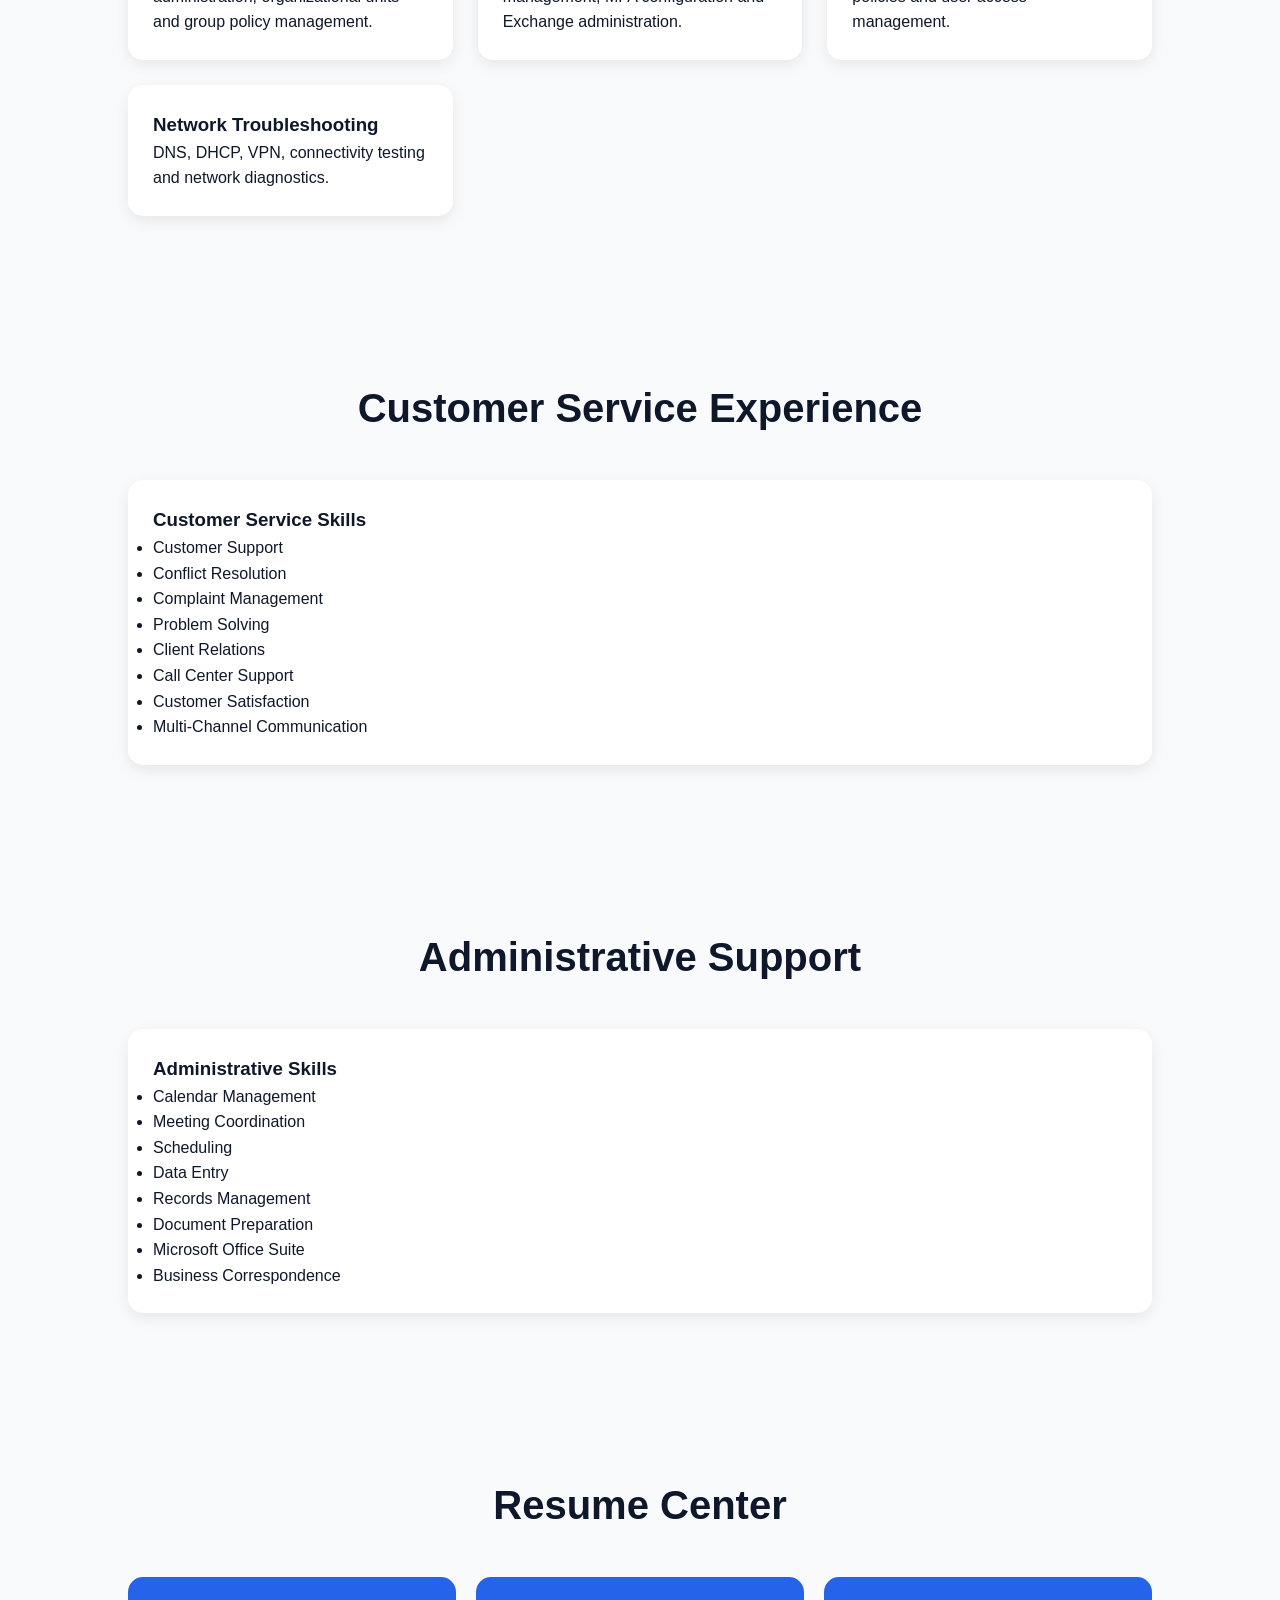
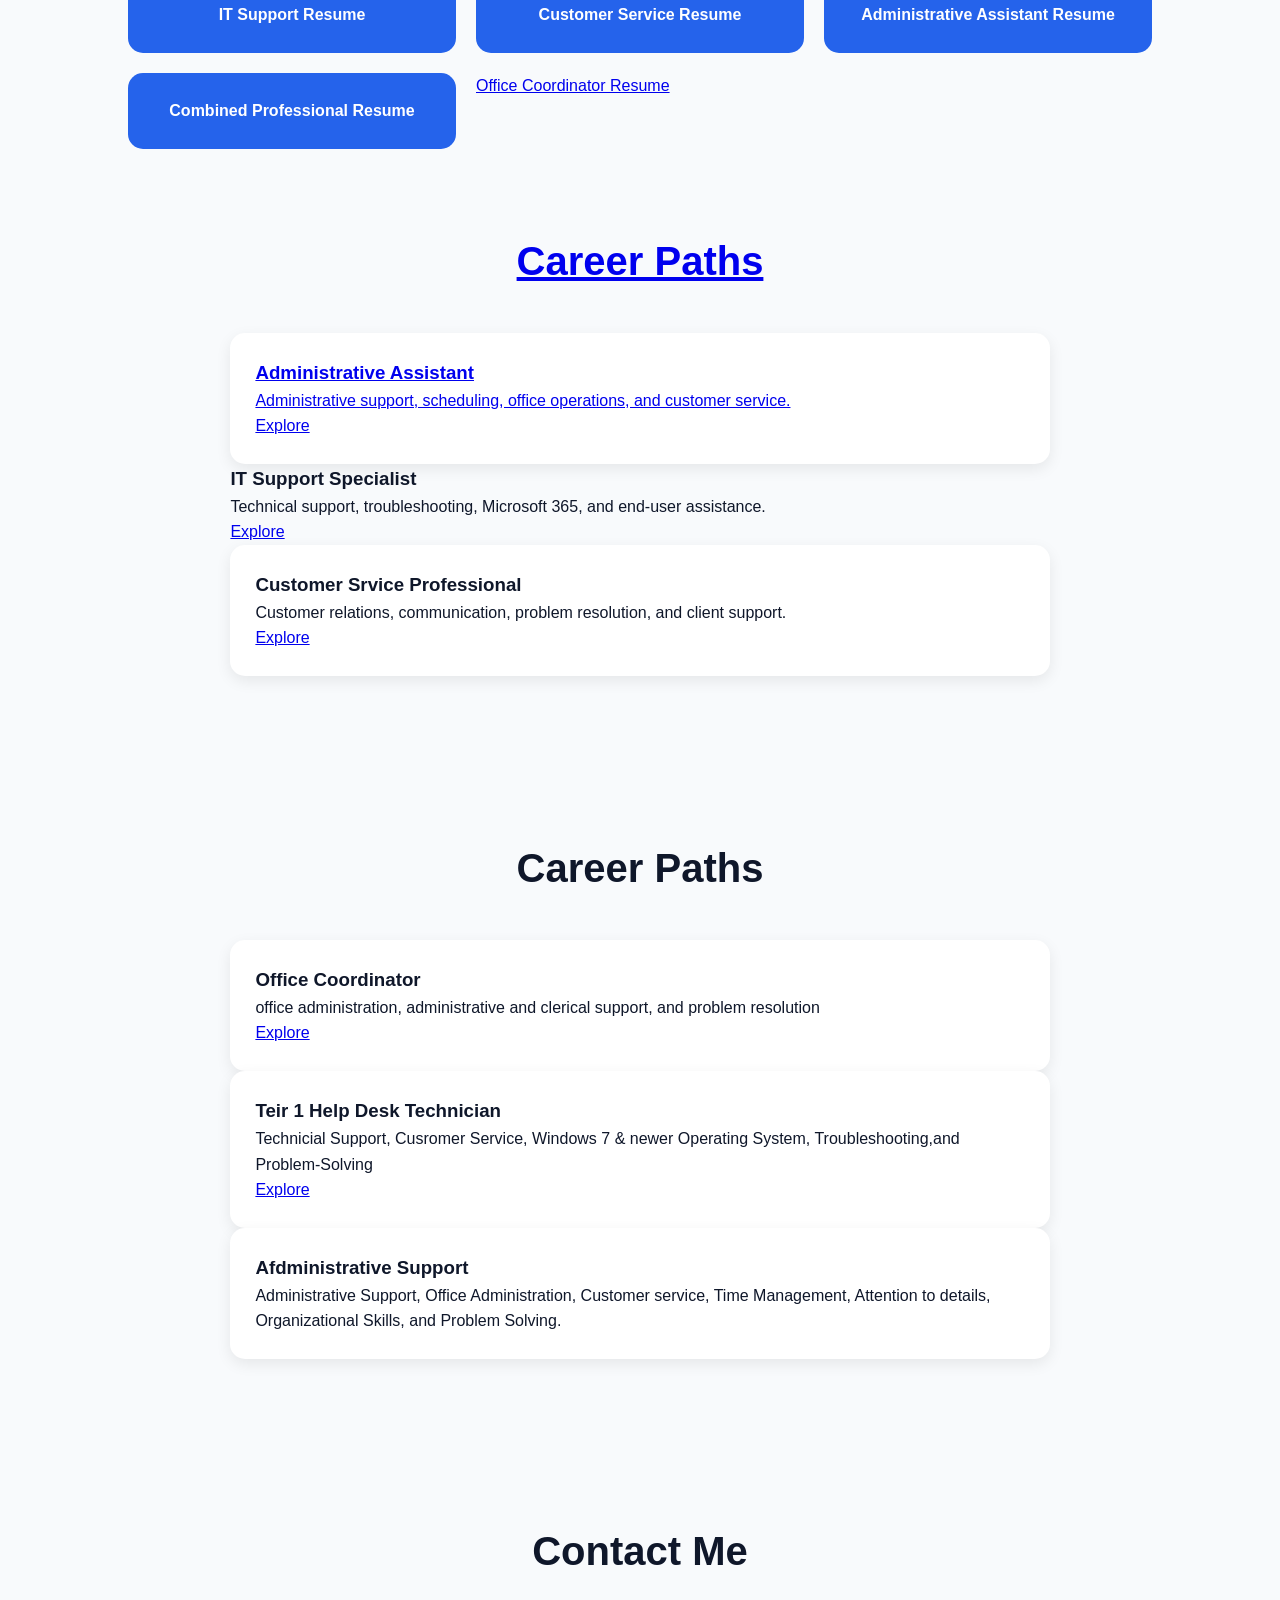
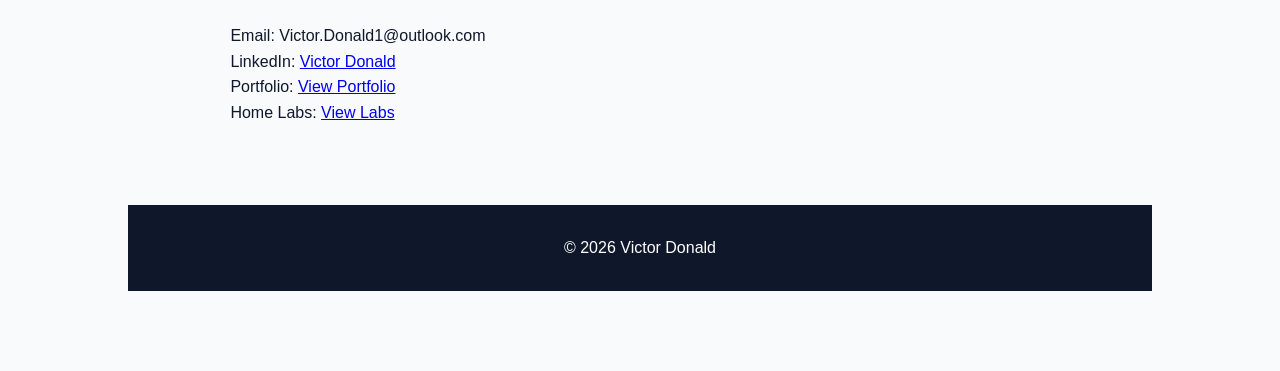
==== commit 1fa2033e: "Update index.html" ====
--- a/index.html
+++ b/index.html
@@ -177,7 +177,7 @@
 
   
   <section class="career-paths">
-  <h2>Career Path</h2>
+  <h2>Career Paths</h2>
   <div class="card">
   <h3>Administrative Assistant</h3>
   <p>Administrative support, scheduling, office operations, and customer service.</p>
@@ -204,7 +204,7 @@
 <div class="card">
 <h3>Teir 1 Help Desk Technician</h3>
 <p>Technicial Support, Cusromer Service, Windows 7 & newer Operating System, Troubleshooting,and Problem-Solving</p>
-<a href="Tier 1- Help-Desk-Technician-Resume.html">Explore</a>
+<a href="Tier 1-Help-Desk-Technician-Resume.html">Explore</a>
 </div>
 <div class="Card">
 <h3>Afdministrative Support</h3>
